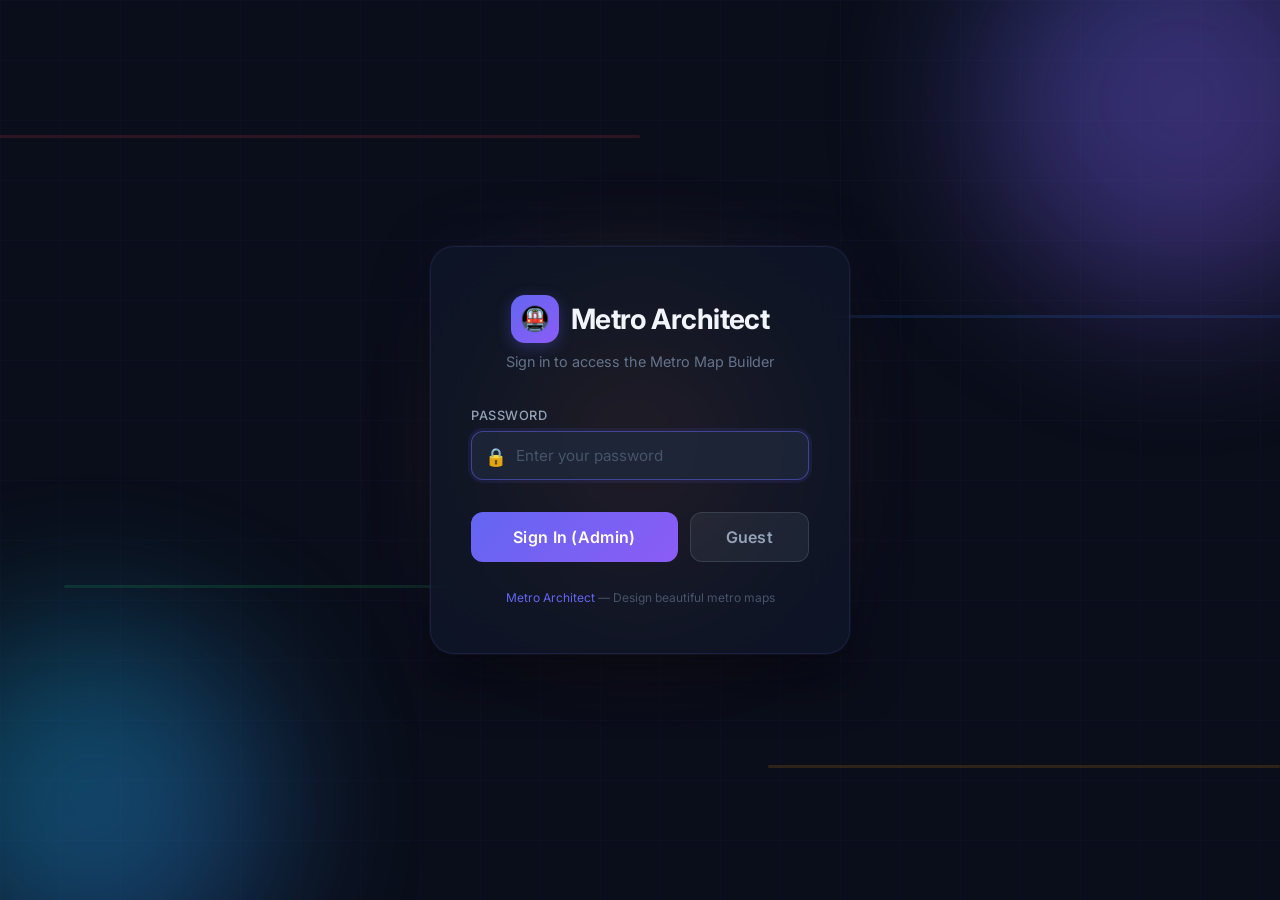
==== app.html @ a5886426 "Add login page & app shell; improve routing/UI" ====
<!DOCTYPE html>
<html lang="en">

<head>
    <meta charset="UTF-8">
    <meta name="viewport" content="width=device-width, initial-scale=1.0">
    <title>Metro Map Builder</title>
    <link rel="stylesheet" href="style.css">
</head>

<body>
    <script>
        // Auth guard: redirect to login if not authenticated
        if (sessionStorage.getItem('metro_auth') !== 'true') {
            window.location.replace('index.html');
        }
    </script>

    <div class="header">
        <div class="header-left">
            <h1>Metro Architect</h1>
            <p class="desc">Left Click to Draw | Middle/Right Click to Pan | Scroll to Zoom</p>
        </div>
        <div class="header-right">
            <div class="save-load-group">
                <button id="saveMapBtn" class="btn-save" title="Ctrl+S">💾 Save Map (Ctrl+S)</button>
                <button id="loadMapBtn" class="btn-load" title="Ctrl+O">📂 Load Map (Ctrl+O)</button>
                <input type="file" id="loadMapFile" accept=".json" style="display: none;">
            </div>
            <button id="clearBtn" class="btn-clear" title="Ctrl+E">🗑️ Clear Board (Ctrl+E)</button>
        </div>
    </div>

    <div class="app-container">
        <!-- Sidebar Toolbar -->
        <div class="toolbar">
            <div class="tool-section">
                <h3>Line Color</h3>
                <div class="color-palette" id="colorPalette"></div>
            </div>

            <div class="tool-section" style="margin-top: auto;">
                <h3>Track Style</h3>
                <div id="trackPalette"></div>
            </div>
        </div>

        <!-- Infinite Drawing Grid -->
        <div id="grid-viewport" class="grid-viewport">
            <div id="grid-canvas" class="grid-canvas">
                <svg id="connections-layer" overflow="visible"></svg>
                <div id="grid-cursor-highlight"></div>
                <img id="ref-image" style="display: none;">
            </div>
            <div id="grid-preview" class="grid-preview"></div>
        </div>

        <!-- Right Panel for Station List -->
        <div class="right-panel" id="rightPanel">
            <!-- Route Finder Section -->
            <div class="tool-section route-finder-section">
                <h3>🚇 Find Route</h3>
                <div class="route-form">
                    <div class="route-field">
                        <label for="routeFrom">From</label>
                        <div style="display:flex;gap:5px;width:100%;">
                            <select id="routeFrom" class="route-select" style="flex:1;">
                                <option value="">-- Select Station --</option>
                            </select>
                            <button id="pickFromBtn" class="btn-pick" title="Pick from map">📍</button>
                        </div>
                    </div>
                    <div class="route-swap-btn" id="routeSwapBtn" title="Swap stations">
                        <svg viewBox="0 0 24 24" fill="none" stroke="currentColor" stroke-width="2"
                            stroke-linecap="round" stroke-linejoin="round">
                            <path d="M7 16V4m0 0L3 8m4-4l4 4M17 8v12m0 0l4-4m-4 4l-4-4" />
                        </svg>
                    </div>
                    <div class="route-field">
                        <label for="routeTo">To</label>
                        <div style="display:flex;gap:5px;width:100%;">
                            <select id="routeTo" class="route-select" style="flex:1;">
                                <option value="">-- Select Station --</option>
                            </select>
                            <button id="pickToBtn" class="btn-pick" title="Pick from map">📍</button>
                        </div>
                    </div>
                    <div style="display: flex; gap: 8px; margin-top: 8px;">
                        <button id="findRouteBtn" class="btn-find-route" style="flex: 2;" title="Press Enter">Find Route (Enter)</button>
                        <button id="randomRouteBtn" class="btn-pick" style="flex: 1; height: auto;" title="Random route">🎲 Random</button>
                    </div>
                    <button id="clearRouteBtn" class="btn-clear-route" style="display:none;">Clear Route</button>
                </div>
                <div id="routeResult" class="route-result"></div>
            </div>

            <div class="tool-section admin-only">
                <h3>Track Stations</h3>
                <div id="trackList" style="color: #94a3b8; font-size: 0.9rem;">No tracks placed.</div>
            </div>

            <div class="tool-section admin-only">
                <h3>Reference Image</h3>
                <div class="ref-tools">
                    <input type="file" id="refUpload" accept="image/*" style="display: none;">
                    <button onclick="document.getElementById('refUpload').click()" class="btn-move-ref"
                        style="margin-bottom: 8px;">Upload Image</button>

                    <div class="ref-row">
                        <span>Opacity</span>
                        <input type="range" id="refOpacity" min="0" max="100" value="50">
                    </div>
                    <div class="ref-row">
                        <span>Scale</span>
                        <input type="range" id="refScale" min="1" max="1000" value="100">
                    </div>

                    <button id="toggleMoveRef" class="btn-move-ref">Move Reference</button>
                    <p style="font-size: 0.75rem; color: #64748b; margin-top: 5px;">* Hold Shift to Move Image while
                        drawing</p>
                </div>
            </div>


        </div>
    </div>

    <script>
        // Role-based UI control
        (function() {
            const role = sessionStorage.getItem('metro_role');
            if (role === 'guest') {
                document.body.classList.add('guest-mode');
                // Disable file actions
                const adminOnly = document.querySelectorAll('.header-right, .toolbar, .admin-only');
                adminOnly.forEach(el => {
                    el.style.opacity = '0.5';
                    el.style.pointerEvents = 'none';
                    el.style.filter = 'grayscale(100%)';
                });
                
                // Add a notice
                const header = document.querySelector('.header-left');
                const badge = document.createElement('span');
                badge.textContent = 'GUEST MODE';
                badge.style.cssText = 'background: #f59e0b; color: #000; font-size: 10px; padding: 2px 6px; border-radius: 4px; font-weight: bold; margin-left: 10px; vertical-align: middle;';
                header.querySelector('h1').appendChild(badge);
            }
        })();
    </script>

    <!-- Hidden SVG Definitions -->
    <svg width="0" height="0" style="position: absolute; overflow: hidden; display: none;">
        <defs>
            <g id="track-horiz">
                <path d="M 0 20 L 40 20" stroke="currentColor" stroke-width="18" stroke-linecap="square" fill="none" />
            </g>
            <g id="track-curve">
                <path d="M 20 0 A 20 20 0 0 0 40 20" stroke="currentColor" stroke-width="18" stroke-linecap="square"
                    fill="none" />
            </g>
            <g id="track-diag">
                <path d="M 0 0 L 13 0 L 0 13 Z M 40 40 L 27 40 L 40 27 Z" fill="currentColor" />
                <path d="M -5 -5 L 45 45" stroke="currentColor" stroke-width="18" stroke-linecap="butt" fill="none" />
            </g>
            <!-- New: Straight to Diagonal 45-degree Turns -->
            <g id="track-turn-dr">
                <path d="M 0 20 L 20 20 L 45 45" stroke="currentColor" stroke-width="18" stroke-linecap="butt"
                    stroke-linejoin="round" fill="none" />
                <path d="M 40 40 L 27 40 L 40 27 Z" fill="currentColor" />
            </g>
            <g id="track-turn-ur">
                <path d="M 0 20 L 20 20 L 45 -5" stroke="currentColor" stroke-width="18" stroke-linecap="butt"
                    stroke-linejoin="round" fill="none" />
                <path d="M 40 0 L 27 0 L 40 13 Z" fill="currentColor" />
            </g>
            <!-- Corner Filler -->
            <g id="corner-fill">
                <path d="M 0 0 L 13 0 L 0 13 Z" fill="currentColor" />
            </g>
            <!-- T-Junction (Opening to Bottom) -->
            <g id="track-t-bot">
                <path d="M 0 20 L 40 20 M 20 20 L 20 40" stroke="currentColor" stroke-width="18" stroke-linecap="square"
                    stroke-linejoin="round" fill="none" />
            </g>
            <!-- One-Way Arrow Overlay -->
            <g id="track-oneway-arrow">
                <path d="M 15 10 L 25 20 L 15 30" stroke="#f1f5f9" stroke-width="6" stroke-linecap="round"
                    stroke-linejoin="round" fill="none" />
            </g>
        </defs>
    </svg>

    <!-- Modular Scripts (in dependency order) -->
    <script src="js/constants.js"></script>
    <script src="js/state.js"></script>
    <script src="js/cells.js"></script>
    <script src="js/history.js"></script>
    <script src="js/viewport.js"></script>
    <script src="js/preview.js"></script>
    <script src="js/drawing.js"></script>
    <script src="js/connections.js"></script>
    <script src="js/tracktable.js"></script>
    <script src="js/routing.js"></script>
    <script src="js/fileio.js"></script>
    <script src="js/toolbar.js"></script>
    <script src="js/keyboard.js"></script>
    <script src="js/refimage.js"></script>
    <script src="js/main.js"></script>
</body>

</html>
---- style.css ----
@import url('https://fonts.googleapis.com/css2?family=Inter:wght@400;600;800&display=swap');

:root {
    /* Application Theming */
    --bg-gradient: linear-gradient(135deg, #0f172a 0%, #1e293b 100%);
    --grid-bg: #1e293b;
    --cell-bg: transparent;
    --cell-hover: rgba(255, 255, 255, 0.05);
}

body {
    font-family: 'Inter', -apple-system, BlinkMacSystemFont, sans-serif;
    background: var(--bg-gradient);
    color: #f8fafc;
    min-height: 100vh;
    display: flex;
    flex-direction: column;
    align-items: center;
    margin: 0;
    padding: 20px 20px 40px 20px;
    box-sizing: border-box;
    user-select: none;
    overflow: hidden; /* Prevent body scrolling so infinite canvas works perfectly */
}


.header {
    display: flex;
    justify-content: space-between;
    align-items: center;
    margin-bottom: 24px;
    flex-shrink: 0;
    width: 100%;
    max-width: 1800px;
}

.header-left {
    display: flex;
    flex-direction: column;
    align-items: flex-start;
}

.header-right {
    display: flex;
    gap: 16px;
    align-items: center;
}

h1 {
    font-size: 2.5rem;
    font-weight: 800;
    margin: 0;
    background: linear-gradient(to right, #38bdf8, #818cf8);
    -webkit-background-clip: text;
    background-clip: text;
    -webkit-text-fill-color: transparent;
    color: transparent;
    text-shadow: 0 4px 20px rgba(56, 189, 248, 0.2);
}

p.desc {
    color: #94a3b8;
    margin-top: 8px;
    font-size: 1.1rem;
}

.app-container {
    display: flex;
    flex-direction: row;
    gap: 30px;
    align-items: stretch;
    flex-wrap: nowrap;
    justify-content: center;
    max-width: 1800px;
    width: 100%;
    height: calc(100vh - 120px);
}

/* Right Panel styles */
.right-panel {
    background-color: var(--grid-bg);
    padding: 24px;
    border-radius: 12px;
    border: 2px solid #334155;
    min-width: 250px;
    max-width: 320px;
    display: flex;
    flex-direction: column;
    gap: 24px;
    box-shadow: 0 25px 50px -12px rgba(0, 0, 0, 0.6);
    overflow-y: auto;
    height: 100%;
    box-sizing: border-box;
}

.right-panel::-webkit-scrollbar {
    width: 6px;
}

.right-panel::-webkit-scrollbar-thumb {
    background: #475569;
    border-radius: 3px;
}

.track-list-item {
    margin-bottom: 16px;
}

.track-list-title {
    font-size: 1.1rem;
    font-weight: 600;
    margin-bottom: 8px;
    display: flex;
    align-items: center;
    gap: 8px;
}

.track-list-color {
    width: 12px;
    height: 12px;
    border-radius: 50%;
    display: inline-block;
}

.station-item {
    font-size: 0.95rem;
    color: #cbd5e1;
    padding: 4px 0 4px 16px;
    border-left: 2px solid #475569;
    margin-left: 5px;
    position: relative;
}

.station-item::before {
    content: '';
    position: absolute;
    left: -6px;
    top: 10px;
    width: 10px;
    height: 10px;
    border-radius: 50%;
    background: #cbd5e1;
    border: 2px solid var(--grid-bg);
}

.station-label {
    position: absolute;
    bottom: -24px;
    left: 50%;
    transform: translateX(-50%);
    white-space: nowrap;
    color: #fff;
    font-size: 14px;
    font-weight: 600;
    text-shadow: 0 1px 3px #000, 0 0 5px #000;
    pointer-events: none;
    z-index: 10;
}

/* Toolbar styles */
.toolbar {
    background-color: var(--grid-bg);
    padding: 24px;
    border-radius: 12px;
    border: 2px solid #334155;
    min-width: 250px;
    max-width: 320px;
    display: flex;
    flex-direction: column;
    gap: 24px;
    box-shadow: 0 25px 50px -12px rgba(0, 0, 0, 0.6);
    overflow-y: auto;
    /* scrollable sidebar if track types expand */
    height: 100%;
    box-sizing: border-box;
}

.toolbar::-webkit-scrollbar {
    width: 6px;
}

.toolbar::-webkit-scrollbar-thumb {
    background: #475569;
    border-radius: 3px;
}

.tool-section h3 {
    margin: 0 0 16px 0;
    font-size: 1.1rem;
    color: #94a3b8;
    text-transform: uppercase;
    letter-spacing: 0.05em;
}

/* Color Palette */
.color-palette {
    display: grid;
    grid-template-columns: repeat(4, 1fr);
    gap: 12px;
}

.color-btn {
    width: 100%;
    aspect-ratio: 1;
    border-radius: 50%;
    border: 2px solid transparent;
    cursor: pointer;
    transition: transform 0.2s, box-shadow 0.2s;
}

.color-btn:hover {
    transform: scale(1.1);
}

.color-btn.active {
    border-color: #fff;
    transform: scale(1.15);
}

/* Track Groups */
.track-group {
    margin-bottom: 20px;
}

.track-group:last-child {
    margin-bottom: 0;
}

.track-group h4 {
    margin: 0 0 10px 0;
    font-size: 0.85rem;
    color: #64748b;
    text-transform: uppercase;
    letter-spacing: 0.05em;
}

.track-grid {
    display: grid;
    grid-template-columns: repeat(4, 1fr);
    gap: 8px;
}

.tools-grid {
    grid-template-columns: repeat(2, 1fr);
}

.track-btn {
    width: 100%;
    aspect-ratio: 1;
    background: #111827;
    border: 2px solid #334155;
    border-radius: 8px;
    cursor: pointer;
    display: flex;
    justify-content: center;
    align-items: center;
    transition: all 0.2s;
    color: #cbd5e1;
}

.tools-grid .track-btn {
    aspect-ratio: auto;
    height: 44px;
    flex-direction: row;
    gap: 8px;
    font-weight: 600;
    font-size: 0.8rem;
    padding: 0 6px;
}

.tools-grid .track-btn svg {
    width: 18px;
    height: 18px;
    flex-shrink: 0;
}

.track-btn svg {
    width: 80%;
    height: 80%;
    pointer-events: none;
    flex-shrink: 0;
}

.track-btn:hover {
    background: #1f2937;
    border-color: #475569;
}

.track-btn.active {
    border-color: #38bdf8;
    background: #1e3a5f;
    box-shadow: 0 0 15px rgba(56, 189, 248, 0.2);
    color: #38bdf8;
}

.btn-clear {
    background: linear-gradient(135deg, #ef4444, #dc2626);
    color: white;
    font-family: inherit;
    font-weight: 600;
    padding: 10px 20px;
    border-radius: 8px;
    border: 2px solid rgba(255, 255, 255, 0.1);
    font-size: 1rem;
    cursor: pointer;
    box-shadow: 0 4px 15px rgba(239, 68, 68, 0.2);
    transition: all 0.25s cubic-bezier(0.4, 0, 0.2, 1);
    white-space: nowrap;
}

.btn-clear:hover {
    transform: translateY(-2px);
    box-shadow: 0 8px 25px rgba(239, 68, 68, 0.4);
    background: linear-gradient(135deg, #f87171, #ef4444);
}

.btn-clear:active {
    transform: translateY(1px);
}

.save-load-group {
    display: flex;
    gap: 12px;
}

.btn-save,
.btn-load {
    padding: 10px 16px;
    border-radius: 8px;
    border: 2px solid #334155;
    background: #111827;
    color: #e2e8f0;
    font-family: inherit;
    font-weight: 600;
    font-size: 0.9rem;
    cursor: pointer;
    transition: all 0.2s;
    white-space: nowrap;
}

.btn-save:hover {
    border-color: #22c55e;
    background: rgba(34, 197, 94, 0.1);
    color: #22c55e;
}

.btn-load:hover {
    border-color: #38bdf8;
    background: rgba(56, 189, 248, 0.1);
    color: #38bdf8;
}

/* Infinite Grid Viewport */
.grid-viewport {
    flex-grow: 1;
    height: 100%;
    background-color: var(--grid-bg);
    background-image:
        linear-gradient(to right, #334155 2px, transparent 2px),
        linear-gradient(to bottom, #334155 2px, transparent 2px);
    overflow: hidden;
    position: relative;
    border: 2px solid #334155;
    border-radius: 12px;
    box-shadow: 0 25px 50px -12px rgba(0, 0, 0, 0.6),
        0 0 0 1px rgba(255, 255, 255, 0.05);
    cursor: crosshair;
}

.grid-viewport.panning {
    cursor: grabbing !important;
}

.grid-canvas {
    position: absolute;
    top: 0;
    left: 0;
    transform-origin: 0 0;
}

/* Preview Layer */
#grid-preview {
    position: absolute;
    top: 0;
    left: 0;
    transform-origin: 0 0;
    pointer-events: none;
    opacity: 0.6;
}

.cell {
    position: absolute;
    display: flex;
    justify-content: center;
    align-items: center;
    overflow: visible;
}

@keyframes placeTrack {
    0% {
        transform: scale(0.6);
        opacity: 0;
    }

    50% {
        transform: scale(1.1);
    }

    100% {
        transform: scale(1);
        opacity: 1;
    }
}

.track-svg {
    width: 100%;
    height: 100%;
    display: block;
    pointer-events: none;
    overflow: visible;
    animation: placeTrack 0.15s cubic-bezier(0.175, 0.885, 0.32, 1.275) forwards;
}

/* Mobile responsiveness */
@media (max-width: 900px) {
    .app-container {
        flex-direction: column-reverse;
        height: auto;
        overflow-y: auto;
    }

    body {
        overflow: auto;
    }

    .grid-viewport {
        height: 60vh;
        min-height: 400px;
        width: 100%;
    }

    .toolbar,
    .right-panel {
        width: 100%;
        max-width: 100%;
        height: auto;
    }
}

/* Ref Image Styles */
#ref-image {
    position: absolute;
    top: 0;
    left: 0;
    pointer-events: none;
    z-index: -1;
    /* opacity and transform handled by JS */
}

/* Cursor Highlight */
#grid-cursor-highlight {
    position: absolute;
    width: 40px;
    height: 40px;
    background: rgba(56, 189, 248, 0.2);
    border: 2px solid #38bdf8;
    border-radius: 4px;
    pointer-events: none;
    z-index: 100;
    box-shadow: 0 0 15px rgba(56, 189, 248, 0.5);
    display: none;
}

.grid-viewport:hover #grid-cursor-highlight {
    display: block;
}

.ref-tools {
    display: flex;
    flex-direction: column;
    gap: 12px;
    background: #1e3a5f40;
    padding: 12px;
    border-radius: 8px;
    border: 1px solid #334155;
}

.ref-row {
    display: flex;
    align-items: center;
    justify-content: space-between;
    gap: 10px;
    font-size: 0.9rem;
    color: #cbd5e1;
}

.ref-row input[type="range"] {
    flex-grow: 1;
}

.btn-move-ref {
    width: 100%;
    padding: 8px;
    border-radius: 4px;
    border: 1px solid #334155;
    background: #111827;
    color: #fff;
    cursor: pointer;
    font-size: 0.85rem;
    font-weight: 600;
}

.btn-move-ref.active {
    background: #38bdf8;
    color: #0f172a;
    border-color: #38bdf8;
}

#connections-layer {
    position: absolute;
    top: -10000px;
    left: -10000px;
    width: 20000px;
    height: 20000px;
    overflow: visible;
    pointer-events: none;
    z-index: 5;
}

/* ========== Route Finder ========== */
.route-finder-section {
    border-top: 1px solid #334155;
    padding-top: 20px;
}

.route-finder-section h3 {
    background: linear-gradient(to right, #38bdf8, #818cf8);
    -webkit-background-clip: text;
    background-clip: text;
    -webkit-text-fill-color: transparent;
    font-size: 1.15rem !important;
}

.route-form {
    display: flex;
    flex-direction: column;
    gap: 10px;
}

.route-field {
    display: flex;
    flex-direction: column;
    gap: 4px;
}

.route-field label {
    font-size: 0.8rem;
    color: #64748b;
    text-transform: uppercase;
    letter-spacing: 0.05em;
    font-weight: 600;
}

.route-select {
    width: 100%;
    padding: 10px 12px;
    border-radius: 8px;
    border: 2px solid #334155;
    background: #111827;
    color: #f1f5f9;
    font-family: inherit;
    font-size: 0.9rem;
    outline: none;
    cursor: pointer;
    transition: border-color 0.2s, box-shadow 0.2s;
    appearance: none;
    -webkit-appearance: none;
    background-image: url("data:image/svg+xml,%3Csvg width='12' height='8' viewBox='0 0 12 8' fill='none' xmlns='http://www.w3.org/2000/svg'%3E%3Cpath d='M1 1.5L6 6.5L11 1.5' stroke='%2394a3b8' stroke-width='2' stroke-linecap='round' stroke-linejoin='round'/%3E%3C/svg%3E");
    background-repeat: no-repeat;
    background-position: right 12px center;
    padding-right: 32px;
}

.route-select:focus {
    border-color: #38bdf8;
    box-shadow: 0 0 0 3px rgba(56, 189, 248, 0.15);
}

.route-select option {
    background: #1e293b;
    color: #f1f5f9;
}

.route-swap-btn {
    display: flex;
    align-items: center;
    justify-content: center;
    width: 36px;
    height: 36px;
    border-radius: 50%;
    background: #1e3a5f;
    border: 2px solid #334155;
    color: #38bdf8;
    cursor: pointer;
    margin: 0 auto;
    transition: all 0.2s;
}

.route-swap-btn:hover {
    background: #38bdf8;
    color: #0f172a;
    transform: rotate(180deg);
}

.route-swap-btn svg {
    width: 18px;
    height: 18px;
}

.btn-find-route {
    width: 100%;
    padding: 12px;
    border-radius: 8px;
    border: none;
    background: linear-gradient(135deg, #38bdf8, #818cf8);
    color: #0f172a;
    font-family: inherit;
    font-weight: 700;
    font-size: 1rem;
    cursor: pointer;
    transition: all 0.25s;
    box-shadow: 0 4px 15px rgba(56, 189, 248, 0.3);
    letter-spacing: 0.02em;
}

.btn-find-route:hover {
    transform: translateY(-2px);
    box-shadow: 0 8px 25px rgba(56, 189, 248, 0.5);
}

.btn-find-route:active {
    transform: translateY(1px);
}

.btn-find-route:disabled {
    opacity: 0.5;
    cursor: not-allowed;
    transform: none;
    box-shadow: none;
}

.btn-clear-route {
    width: 100%;
    padding: 10px;
    border-radius: 8px;
    border: 2px solid #475569;
    background: transparent;
    color: #94a3b8;
    font-family: inherit;
    font-weight: 600;
    font-size: 0.9rem;
    cursor: pointer;
    transition: all 0.2s;
}

.btn-clear-route:hover {
    border-color: #ef4444;
    color: #ef4444;
    background: rgba(239, 68, 68, 0.1);
}

/* Route result display */
.route-result {
    margin-top: 12px;
}

.route-error {
    color: #f87171;
    font-size: 0.9rem;
    padding: 12px;
    background: rgba(239, 68, 68, 0.1);
    border: 1px solid rgba(239, 68, 68, 0.3);
    border-radius: 8px;
    text-align: center;
}

.route-success {
    animation: fadeInRoute 0.3s ease;
}

@keyframes fadeInRoute {
    from {
        opacity: 0;
        transform: translateY(8px);
    }

    to {
        opacity: 1;
        transform: translateY(0);
    }
}

.route-summary {
    display: flex;
    align-items: center;
    justify-content: space-between;
    padding: 10px 14px;
    border-radius: 8px;
    background: linear-gradient(135deg, rgba(56, 189, 248, 0.1), rgba(129, 140, 248, 0.1));
    border: 1px solid rgba(56, 189, 248, 0.3);
    margin-bottom: 12px;
    font-size: 0.85rem;
    color: #e2e8f0;
}

.route-summary .route-stations-count {
    font-weight: 700;
    color: #38bdf8;
    font-size: 1rem;
}

.route-summary .route-transfers-count {
    font-weight: 600;
    color: #facc15;
    font-size: 0.85rem;
}

.route-leg {
    margin-bottom: 8px;
    border-radius: 8px;
    overflow: hidden;
    border: 1px solid #334155;
    background: #111827;
}

.route-leg-header {
    display: flex;
    align-items: center;
    gap: 10px;
    padding: 10px 14px;
    font-weight: 600;
    font-size: 0.9rem;
    color: #e2e8f0;
}

.route-leg-color {
    width: 10px;
    height: 10px;
    border-radius: 50%;
    flex-shrink: 0;
}

.route-leg-stations {
    padding: 0 14px 10px 14px;
}

.route-stop {
    font-size: 0.85rem;
    color: #94a3b8;
    padding: 4px 0 4px 20px;
    position: relative;
    border-left: 2px solid #334155;
    margin-left: 4px;
}

.route-stop::before {
    content: '';
    position: absolute;
    left: -5px;
    top: 10px;
    width: 8px;
    height: 8px;
    border-radius: 50%;
    background: #475569;
    border: 2px solid #111827;
}

.route-stop.route-stop-first::before,
.route-stop.route-stop-last::before {
    background: #38bdf8;
    width: 10px;
    height: 10px;
    left: -6px;
    top: 8px;
}

.route-stop.route-stop-first,
.route-stop.route-stop-last {
    color: #f1f5f9;
    font-weight: 600;
}

.route-transfer-badge {
    display: inline-flex;
    align-items: center;
    gap: 6px;
    margin: 6px 0 6px 14px;
    padding: 6px 12px;
    border-radius: 20px;
    background: rgba(250, 204, 21, 0.12);
    border: 1px solid rgba(250, 204, 21, 0.3);
    color: #facc15;
    font-size: 0.8rem;
    font-weight: 600;
}

.route-transfer-badge svg {
    width: 14px;
    height: 14px;
}

/* Route highlight on the map - now more specific to avoid confusion at intersections */
.cell.route-highlight {
    z-index: 50;
}

/* Dimming other cells when a route is active */
.grid-canvas.has-route-active .cell .track-layer,
.grid-canvas.has-route-active .cell circle,
.grid-canvas.has-route-active .cell .station-label,
.grid-canvas.has-route-active #connections-layer .connection-line {
    opacity: 0.15;
    transition: opacity 0.3s ease;
}

/* Specific highlighted layer inside a cell */
.grid-canvas.has-route-active .cell .track-layer.layer-highlight {
    opacity: 1;
    /* Retain original color, but keep the glow */
    filter: drop-shadow(0 0 6px rgba(255,255,255,0.8)) drop-shadow(0 0 12px rgba(255,255,255,0.5));
}

.grid-canvas.has-route-active .cell.route-highlight circle,
.grid-canvas.has-route-active #connections-layer .connection-line.route-highlight-line {
    opacity: 1;
}

.grid-canvas.has-route-active .cell.route-highlight circle {
    /* Use white fill but keep the station circle stroke as original or visible */
    stroke-width: 6 !important;
    fill: #ffffff !important;
}

.grid-canvas.has-route-active .cell.route-highlight .station-label {
    opacity: 1;
    color: #ffffff;
    font-weight: bold;
}

.station-selected circle {
    stroke: #facc15 !important;
    stroke-width: 8 !important;
    fill: rgba(250, 204, 21, 0.4) !important;
    filter: drop-shadow(0 0 10px #facc15);
}

.btn-pick {
    background: #1e293b;
    border: 1px solid #334155;
    color: #94a3b8;
    padding: 8px 12px;
    border-radius: 8px;
    cursor: pointer;
    font-size: 0.9rem;
    transition: all 0.2s;
    display: flex;
    align-items: center;
    justify-content: center;
}

.btn-pick:hover {
    background: #334155;
    color: #f1f5f9;
}

.btn-pick.active {
    background: #6366f1;
    color: white;
    border-color: #818cf8;
}

/* Guest Mode styles */
body.guest-mode .grid-viewport {
    cursor: default !important;
}

body.guest-mode .grid-canvas {
    pointer-events: none; /* Block drawing */
}

body.guest-mode .grid-viewport.picking-route .grid-canvas {
    pointer-events: auto; /* Allow clicking stations for route picking only */
}

.admin-only {
    position: relative;
}

body.guest-mode .admin-only::after {
    content: '🔒 Locked';
    position: absolute;
    top: 50%;
    left: 50%;
    transform: translate(-50%, -50%);
    background: rgba(15, 23, 42, 0.9);
    padding: 4px 12px;
    border-radius: 20px;
    font-size: 11px;
    color: #f59e0b;
    border: 1px solid rgba(245, 158, 11, 0.3);
    pointer-events: none;
    z-index: 10;
}

.grid-viewport.picking-route {
    cursor: crosshair !important;
}
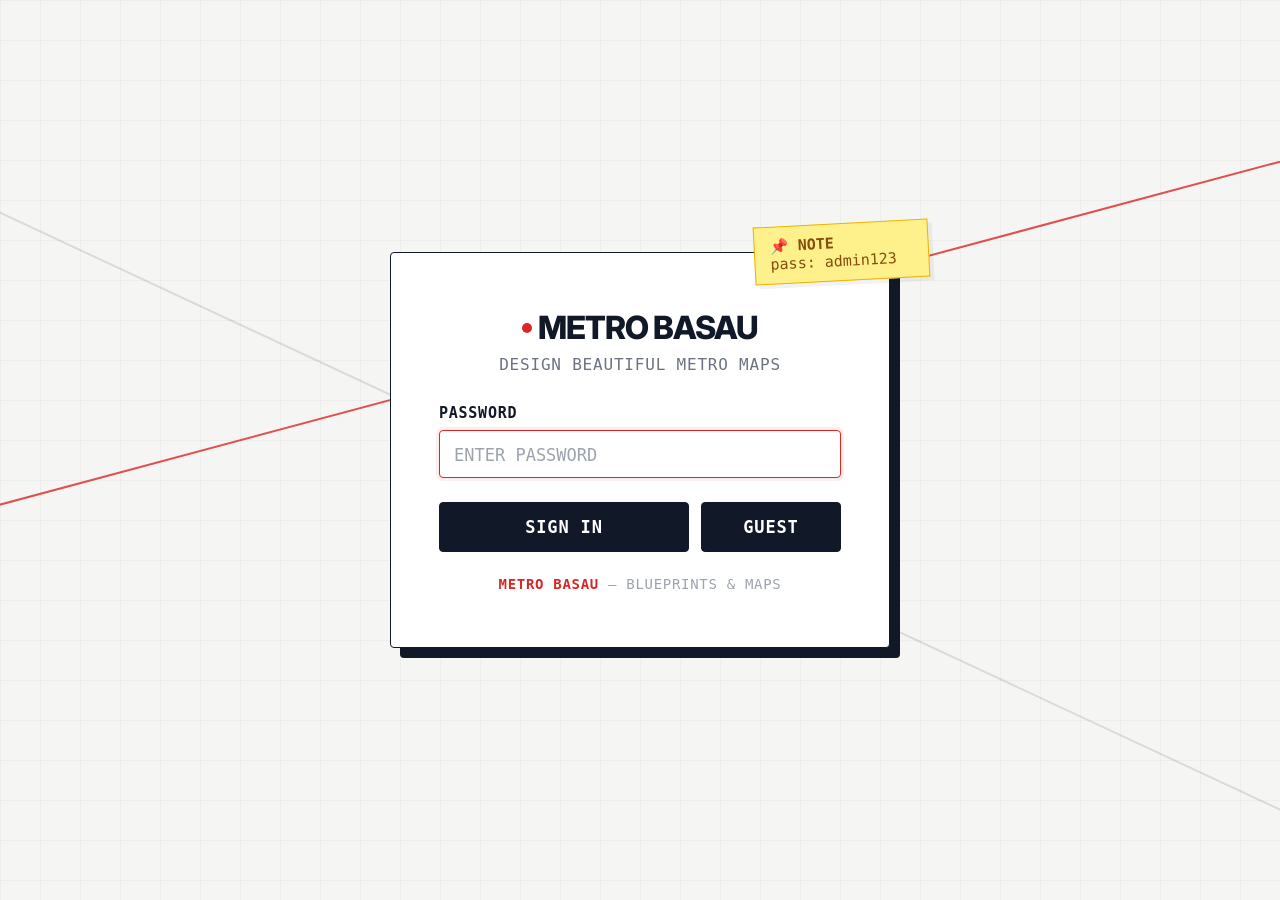
==== commit a3981019: "BIG UI UPDATE" ====
--- a/app.html
+++ b/app.html
@@ -4,7 +4,7 @@
 <head>
     <meta charset="UTF-8">
     <meta name="viewport" content="width=device-width, initial-scale=1.0">
-    <title>Metro Map Builder</title>
+    <title>Metro BaSau Map Builder</title>
     <link rel="stylesheet" href="style.css">
 </head>
 
@@ -18,22 +18,23 @@
 
     <div class="header">
         <div class="header-left">
-            <h1>Metro Architect</h1>
-            <p class="desc">Left Click to Draw | Middle/Right Click to Pan | Scroll to Zoom</p>
+            <h1>Metro BaSau <span class="logo-dot"></span></h1>
         </div>
         <div class="header-right">
             <div class="save-load-group">
-                <button id="saveMapBtn" class="btn-save" title="Ctrl+S">💾 Save Map (Ctrl+S)</button>
-                <button id="loadMapBtn" class="btn-load" title="Ctrl+O">📂 Load Map (Ctrl+O)</button>
+                <button id="saveMapBtn" class="btn-save" title="Ctrl+S">SAVE (Ctrl+S)</button>
+                <button id="loadMapBtn" class="btn-load" title="Ctrl+O">LOAD (Ctrl+O)</button>
                 <input type="file" id="loadMapFile" accept=".json" style="display: none;">
             </div>
-            <button id="clearBtn" class="btn-clear" title="Ctrl+E">🗑️ Clear Board (Ctrl+E)</button>
+            <button id="clearBtn" class="btn-clear" title="Ctrl+E">CLEAR</button>
+            <button id="themeToggle" class="theme-toggle" title="Toggle Theme">🌓</button>
+            <button id="logoutBtn" class="btn-logout" title="Back to Login">LOGOUT</button>
         </div>
     </div>
 
     <div class="app-container">
         <!-- Sidebar Toolbar -->
-        <div class="toolbar">
+        <div class="toolbar collapsed">
             <div class="tool-section">
                 <h3>Line Color</h3>
                 <div class="color-palette" id="colorPalette"></div>
@@ -47,6 +48,9 @@
 
         <!-- Infinite Drawing Grid -->
         <div id="grid-viewport" class="grid-viewport">
+            <button id="toggleLeftBtn" class="sidebar-toggle-btn left" title="Expand Left Sidebar">▶</button>
+            <button id="toggleRightBtn" class="sidebar-toggle-btn right" title="Collapse Right Sidebar">▶</button>
+            
             <div id="grid-canvas" class="grid-canvas">
                 <svg id="connections-layer" overflow="visible"></svg>
                 <div id="grid-cursor-highlight"></div>
@@ -59,8 +63,12 @@
         <div class="right-panel" id="rightPanel">
             <!-- Route Finder Section -->
             <div class="tool-section route-finder-section">
-                <h3>🚇 Find Route</h3>
+                <h3>Find Route</h3>
                 <div class="route-form">
+                    <div class="route-field admin-only">
+                        <label>Exclude Lines</label>
+                        <div class="color-exclude-palette" id="routeExcludePalette"></div>
+                    </div>
                     <div class="route-field">
                         <label for="routeFrom">From</label>
                         <div style="display:flex;gap:5px;width:100%;">
@@ -131,8 +139,8 @@
             const role = sessionStorage.getItem('metro_role');
             if (role === 'guest') {
                 document.body.classList.add('guest-mode');
-                // Disable file actions
-                const adminOnly = document.querySelectorAll('.header-right, .toolbar, .admin-only');
+                // Disable file actions and editing tools (but NOT theme toggle)
+                const adminOnly = document.querySelectorAll('.save-load-group, .btn-clear, .toolbar, .admin-only');
                 adminOnly.forEach(el => {
                     el.style.opacity = '0.5';
                     el.style.pointerEvents = 'none';
@@ -192,21 +200,64 @@
     </svg>
 
     <!-- Modular Scripts (in dependency order) -->
-    <script src="js/constants.js"></script>
-    <script src="js/state.js"></script>
-    <script src="js/cells.js"></script>
-    <script src="js/history.js"></script>
-    <script src="js/viewport.js"></script>
-    <script src="js/preview.js"></script>
-    <script src="js/drawing.js"></script>
-    <script src="js/connections.js"></script>
-    <script src="js/tracktable.js"></script>
-    <script src="js/routing.js"></script>
-    <script src="js/fileio.js"></script>
-    <script src="js/toolbar.js"></script>
-    <script src="js/keyboard.js"></script>
-    <script src="js/refimage.js"></script>
+    <!-- Core Dependencies -->
+    <script src="js/core/constants.js"></script>
+    <script src="js/core/state.js"></script>
+    
+    <!-- UI Modules -->
+    <script src="js/ui/cells.js"></script>
+    <script src="js/ui/viewport.js"></script>
+    <script src="js/ui/toolbar.js"></script>
+    
+    <!-- Feature Modules -->
+    <script src="js/features/history.js"></script>
+    <script src="js/features/drawing.js"></script>
+    <script src="js/features/connections.js"></script>
+    <script src="js/features/tracktable.js"></script>
+    <script src="js/features/routing.js"></script>
+    
+    <!-- IO Modules -->
+    <script src="js/io/fileio.js"></script>
+    
+    <!-- Input Modules -->
+    <script src="js/input/keyboard.js"></script>
+    
+    <!-- App Entry Point -->
     <script src="js/main.js"></script>
+    
+    <!-- Logout & Sidebar Toggle Handlers -->
+    <script>
+        document.getElementById('logoutBtn').addEventListener('click', () => {
+            document.body.classList.add('page-exit');
+            setTimeout(() => {
+                // Clear session storage
+                sessionStorage.removeItem('metro_auth');
+                sessionStorage.removeItem('metro_role');
+                // Redirect to login page
+                window.location.replace('index.html');
+            }, 400);
+        });
+
+        // Sidebar Collapsing Logic
+        const toggleLeftBtn = document.getElementById('toggleLeftBtn');
+        const toggleRightBtn = document.getElementById('toggleRightBtn');
+        const toolbar = document.querySelector('.toolbar');
+        const rightPanel = document.querySelector('.right-panel');
+
+        toggleLeftBtn.addEventListener('click', () => {
+            toolbar.classList.toggle('collapsed');
+            const isCollapsed = toolbar.classList.contains('collapsed');
+            toggleLeftBtn.textContent = isCollapsed ? '▶' : '◀';
+            toggleLeftBtn.title = isCollapsed ? 'Expand Left Sidebar' : 'Collapse Left Sidebar';
+        });
+
+        toggleRightBtn.addEventListener('click', () => {
+            rightPanel.classList.toggle('collapsed');
+            const isCollapsed = rightPanel.classList.contains('collapsed');
+            toggleRightBtn.textContent = isCollapsed ? '◀' : '▶';
+            toggleRightBtn.title = isCollapsed ? 'Expand Right Sidebar' : 'Collapse Right Sidebar';
+        });
+    </script>
 </body>
 
 </html>
--- a/style.css
+++ b/style.css
@@ -1,917 +1,1317 @@
-@import url('https://fonts.googleapis.com/css2?family=Inter:wght@400;600;800&display=swap');
-
-:root {
-    /* Application Theming */
-    --bg-gradient: linear-gradient(135deg, #0f172a 0%, #1e293b 100%);
-    --grid-bg: #1e293b;
-    --cell-bg: transparent;
-    --cell-hover: rgba(255, 255, 255, 0.05);
-}
-
-body {
-    font-family: 'Inter', -apple-system, BlinkMacSystemFont, sans-serif;
-    background: var(--bg-gradient);
-    color: #f8fafc;
-    min-height: 100vh;
-    display: flex;
-    flex-direction: column;
-    align-items: center;
-    margin: 0;
-    padding: 20px 20px 40px 20px;
-    box-sizing: border-box;
-    user-select: none;
-    overflow: hidden; /* Prevent body scrolling so infinite canvas works perfectly */
-}
-
-
-.header {
-    display: flex;
-    justify-content: space-between;
-    align-items: center;
-    margin-bottom: 24px;
-    flex-shrink: 0;
-    width: 100%;
-    max-width: 1800px;
-}
-
-.header-left {
-    display: flex;
-    flex-direction: column;
-    align-items: flex-start;
-}
-
-.header-right {
-    display: flex;
-    gap: 16px;
-    align-items: center;
-}
-
-h1 {
-    font-size: 2.5rem;
-    font-weight: 800;
-    margin: 0;
-    background: linear-gradient(to right, #38bdf8, #818cf8);
-    -webkit-background-clip: text;
-    background-clip: text;
-    -webkit-text-fill-color: transparent;
-    color: transparent;
-    text-shadow: 0 4px 20px rgba(56, 189, 248, 0.2);
-}
-
-p.desc {
-    color: #94a3b8;
-    margin-top: 8px;
-    font-size: 1.1rem;
-}
-
-.app-container {
-    display: flex;
-    flex-direction: row;
-    gap: 30px;
-    align-items: stretch;
-    flex-wrap: nowrap;
-    justify-content: center;
-    max-width: 1800px;
-    width: 100%;
-    height: calc(100vh - 120px);
-}
-
-/* Right Panel styles */
-.right-panel {
-    background-color: var(--grid-bg);
-    padding: 24px;
-    border-radius: 12px;
-    border: 2px solid #334155;
-    min-width: 250px;
-    max-width: 320px;
-    display: flex;
-    flex-direction: column;
-    gap: 24px;
-    box-shadow: 0 25px 50px -12px rgba(0, 0, 0, 0.6);
-    overflow-y: auto;
-    height: 100%;
-    box-sizing: border-box;
-}
-
-.right-panel::-webkit-scrollbar {
-    width: 6px;
-}
-
-.right-panel::-webkit-scrollbar-thumb {
-    background: #475569;
-    border-radius: 3px;
-}
-
-.track-list-item {
-    margin-bottom: 16px;
-}
-
-.track-list-title {
-    font-size: 1.1rem;
-    font-weight: 600;
-    margin-bottom: 8px;
-    display: flex;
-    align-items: center;
-    gap: 8px;
-}
-
-.track-list-color {
-    width: 12px;
-    height: 12px;
-    border-radius: 50%;
-    display: inline-block;
-}
-
-.station-item {
-    font-size: 0.95rem;
-    color: #cbd5e1;
-    padding: 4px 0 4px 16px;
-    border-left: 2px solid #475569;
-    margin-left: 5px;
-    position: relative;
-}
-
-.station-item::before {
-    content: '';
-    position: absolute;
-    left: -6px;
-    top: 10px;
-    width: 10px;
-    height: 10px;
-    border-radius: 50%;
-    background: #cbd5e1;
-    border: 2px solid var(--grid-bg);
-}
-
-.station-label {
-    position: absolute;
-    bottom: -24px;
-    left: 50%;
-    transform: translateX(-50%);
-    white-space: nowrap;
-    color: #fff;
-    font-size: 14px;
-    font-weight: 600;
-    text-shadow: 0 1px 3px #000, 0 0 5px #000;
-    pointer-events: none;
-    z-index: 10;
-}
-
-/* Toolbar styles */
-.toolbar {
-    background-color: var(--grid-bg);
-    padding: 24px;
-    border-radius: 12px;
-    border: 2px solid #334155;
-    min-width: 250px;
-    max-width: 320px;
-    display: flex;
-    flex-direction: column;
-    gap: 24px;
-    box-shadow: 0 25px 50px -12px rgba(0, 0, 0, 0.6);
-    overflow-y: auto;
-    /* scrollable sidebar if track types expand */
-    height: 100%;
-    box-sizing: border-box;
-}
-
-.toolbar::-webkit-scrollbar {
-    width: 6px;
-}
-
-.toolbar::-webkit-scrollbar-thumb {
-    background: #475569;
-    border-radius: 3px;
-}
-
-.tool-section h3 {
-    margin: 0 0 16px 0;
-    font-size: 1.1rem;
-    color: #94a3b8;
-    text-transform: uppercase;
-    letter-spacing: 0.05em;
-}
-
-/* Color Palette */
-.color-palette {
-    display: grid;
-    grid-template-columns: repeat(4, 1fr);
-    gap: 12px;
-}
-
-.color-btn {
-    width: 100%;
-    aspect-ratio: 1;
-    border-radius: 50%;
-    border: 2px solid transparent;
-    cursor: pointer;
-    transition: transform 0.2s, box-shadow 0.2s;
-}
-
-.color-btn:hover {
-    transform: scale(1.1);
-}
-
-.color-btn.active {
-    border-color: #fff;
-    transform: scale(1.15);
-}
-
-/* Track Groups */
-.track-group {
-    margin-bottom: 20px;
-}
-
-.track-group:last-child {
-    margin-bottom: 0;
-}
-
-.track-group h4 {
-    margin: 0 0 10px 0;
-    font-size: 0.85rem;
-    color: #64748b;
-    text-transform: uppercase;
-    letter-spacing: 0.05em;
-}
-
-.track-grid {
-    display: grid;
-    grid-template-columns: repeat(4, 1fr);
-    gap: 8px;
-}
-
-.tools-grid {
-    grid-template-columns: repeat(2, 1fr);
-}
-
-.track-btn {
-    width: 100%;
-    aspect-ratio: 1;
-    background: #111827;
-    border: 2px solid #334155;
-    border-radius: 8px;
-    cursor: pointer;
-    display: flex;
-    justify-content: center;
-    align-items: center;
-    transition: all 0.2s;
-    color: #cbd5e1;
-}
-
-.tools-grid .track-btn {
-    aspect-ratio: auto;
-    height: 44px;
-    flex-direction: row;
-    gap: 8px;
-    font-weight: 600;
-    font-size: 0.8rem;
-    padding: 0 6px;
-}
-
-.tools-grid .track-btn svg {
-    width: 18px;
-    height: 18px;
-    flex-shrink: 0;
-}
-
-.track-btn svg {
-    width: 80%;
-    height: 80%;
-    pointer-events: none;
-    flex-shrink: 0;
-}
-
-.track-btn:hover {
-    background: #1f2937;
-    border-color: #475569;
-}
-
-.track-btn.active {
-    border-color: #38bdf8;
-    background: #1e3a5f;
-    box-shadow: 0 0 15px rgba(56, 189, 248, 0.2);
-    color: #38bdf8;
-}
-
-.btn-clear {
-    background: linear-gradient(135deg, #ef4444, #dc2626);
-    color: white;
-    font-family: inherit;
-    font-weight: 600;
-    padding: 10px 20px;
-    border-radius: 8px;
-    border: 2px solid rgba(255, 255, 255, 0.1);
-    font-size: 1rem;
-    cursor: pointer;
-    box-shadow: 0 4px 15px rgba(239, 68, 68, 0.2);
-    transition: all 0.25s cubic-bezier(0.4, 0, 0.2, 1);
-    white-space: nowrap;
-}
-
-.btn-clear:hover {
-    transform: translateY(-2px);
-    box-shadow: 0 8px 25px rgba(239, 68, 68, 0.4);
-    background: linear-gradient(135deg, #f87171, #ef4444);
-}
-
-.btn-clear:active {
-    transform: translateY(1px);
-}
-
-.save-load-group {
-    display: flex;
-    gap: 12px;
-}
-
-.btn-save,
-.btn-load {
-    padding: 10px 16px;
-    border-radius: 8px;
-    border: 2px solid #334155;
-    background: #111827;
-    color: #e2e8f0;
-    font-family: inherit;
-    font-weight: 600;
-    font-size: 0.9rem;
-    cursor: pointer;
-    transition: all 0.2s;
-    white-space: nowrap;
-}
-
-.btn-save:hover {
-    border-color: #22c55e;
-    background: rgba(34, 197, 94, 0.1);
-    color: #22c55e;
-}
-
-.btn-load:hover {
-    border-color: #38bdf8;
-    background: rgba(56, 189, 248, 0.1);
-    color: #38bdf8;
-}
-
-/* Infinite Grid Viewport */
-.grid-viewport {
-    flex-grow: 1;
-    height: 100%;
-    background-color: var(--grid-bg);
-    background-image:
-        linear-gradient(to right, #334155 2px, transparent 2px),
-        linear-gradient(to bottom, #334155 2px, transparent 2px);
-    overflow: hidden;
-    position: relative;
-    border: 2px solid #334155;
-    border-radius: 12px;
-    box-shadow: 0 25px 50px -12px rgba(0, 0, 0, 0.6),
-        0 0 0 1px rgba(255, 255, 255, 0.05);
-    cursor: crosshair;
-}
-
-.grid-viewport.panning {
-    cursor: grabbing !important;
-}
-
-.grid-canvas {
-    position: absolute;
-    top: 0;
-    left: 0;
-    transform-origin: 0 0;
-}
-
-/* Preview Layer */
-#grid-preview {
-    position: absolute;
-    top: 0;
-    left: 0;
-    transform-origin: 0 0;
-    pointer-events: none;
-    opacity: 0.6;
-}
-
-.cell {
-    position: absolute;
-    display: flex;
-    justify-content: center;
-    align-items: center;
-    overflow: visible;
-}
-
-@keyframes placeTrack {
-    0% {
-        transform: scale(0.6);
-        opacity: 0;
-    }
-
-    50% {
-        transform: scale(1.1);
-    }
-
-    100% {
-        transform: scale(1);
-        opacity: 1;
-    }
-}
-
-.track-svg {
-    width: 100%;
-    height: 100%;
-    display: block;
-    pointer-events: none;
-    overflow: visible;
-    animation: placeTrack 0.15s cubic-bezier(0.175, 0.885, 0.32, 1.275) forwards;
-}
-
-/* Mobile responsiveness */
-@media (max-width: 900px) {
-    .app-container {
-        flex-direction: column-reverse;
-        height: auto;
-        overflow-y: auto;
-    }
-
-    body {
-        overflow: auto;
-    }
-
-    .grid-viewport {
-        height: 60vh;
-        min-height: 400px;
-        width: 100%;
-    }
-
-    .toolbar,
-    .right-panel {
-        width: 100%;
-        max-width: 100%;
-        height: auto;
-    }
-}
-
-/* Ref Image Styles */
-#ref-image {
-    position: absolute;
-    top: 0;
-    left: 0;
-    pointer-events: none;
-    z-index: -1;
-    /* opacity and transform handled by JS */
-}
-
-/* Cursor Highlight */
-#grid-cursor-highlight {
-    position: absolute;
-    width: 40px;
-    height: 40px;
-    background: rgba(56, 189, 248, 0.2);
-    border: 2px solid #38bdf8;
-    border-radius: 4px;
-    pointer-events: none;
-    z-index: 100;
-    box-shadow: 0 0 15px rgba(56, 189, 248, 0.5);
-    display: none;
-}
-
-.grid-viewport:hover #grid-cursor-highlight {
-    display: block;
-}
-
-.ref-tools {
-    display: flex;
-    flex-direction: column;
-    gap: 12px;
-    background: #1e3a5f40;
-    padding: 12px;
-    border-radius: 8px;
-    border: 1px solid #334155;
-}
-
-.ref-row {
-    display: flex;
-    align-items: center;
-    justify-content: space-between;
-    gap: 10px;
-    font-size: 0.9rem;
-    color: #cbd5e1;
-}
-
-.ref-row input[type="range"] {
-    flex-grow: 1;
-}
-
-.btn-move-ref {
-    width: 100%;
-    padding: 8px;
-    border-radius: 4px;
-    border: 1px solid #334155;
-    background: #111827;
-    color: #fff;
-    cursor: pointer;
-    font-size: 0.85rem;
-    font-weight: 600;
-}
-
-.btn-move-ref.active {
-    background: #38bdf8;
-    color: #0f172a;
-    border-color: #38bdf8;
-}
-
-#connections-layer {
-    position: absolute;
-    top: -10000px;
-    left: -10000px;
-    width: 20000px;
-    height: 20000px;
-    overflow: visible;
-    pointer-events: none;
-    z-index: 5;
-}
-
-/* ========== Route Finder ========== */
-.route-finder-section {
-    border-top: 1px solid #334155;
-    padding-top: 20px;
-}
-
-.route-finder-section h3 {
-    background: linear-gradient(to right, #38bdf8, #818cf8);
-    -webkit-background-clip: text;
-    background-clip: text;
-    -webkit-text-fill-color: transparent;
-    font-size: 1.15rem !important;
-}
-
-.route-form {
-    display: flex;
-    flex-direction: column;
-    gap: 10px;
-}
-
-.route-field {
-    display: flex;
-    flex-direction: column;
-    gap: 4px;
-}
-
-.route-field label {
-    font-size: 0.8rem;
-    color: #64748b;
-    text-transform: uppercase;
-    letter-spacing: 0.05em;
-    font-weight: 600;
-}
-
-.route-select {
-    width: 100%;
-    padding: 10px 12px;
-    border-radius: 8px;
-    border: 2px solid #334155;
-    background: #111827;
-    color: #f1f5f9;
-    font-family: inherit;
-    font-size: 0.9rem;
-    outline: none;
-    cursor: pointer;
-    transition: border-color 0.2s, box-shadow 0.2s;
-    appearance: none;
-    -webkit-appearance: none;
-    background-image: url("data:image/svg+xml,%3Csvg width='12' height='8' viewBox='0 0 12 8' fill='none' xmlns='http://www.w3.org/2000/svg'%3E%3Cpath d='M1 1.5L6 6.5L11 1.5' stroke='%2394a3b8' stroke-width='2' stroke-linecap='round' stroke-linejoin='round'/%3E%3C/svg%3E");
-    background-repeat: no-repeat;
-    background-position: right 12px center;
-    padding-right: 32px;
-}
-
-.route-select:focus {
-    border-color: #38bdf8;
-    box-shadow: 0 0 0 3px rgba(56, 189, 248, 0.15);
-}
-
-.route-select option {
-    background: #1e293b;
-    color: #f1f5f9;
-}
-
-.route-swap-btn {
-    display: flex;
-    align-items: center;
-    justify-content: center;
-    width: 36px;
-    height: 36px;
-    border-radius: 50%;
-    background: #1e3a5f;
-    border: 2px solid #334155;
-    color: #38bdf8;
-    cursor: pointer;
-    margin: 0 auto;
-    transition: all 0.2s;
-}
-
-.route-swap-btn:hover {
-    background: #38bdf8;
-    color: #0f172a;
-    transform: rotate(180deg);
-}
-
-.route-swap-btn svg {
-    width: 18px;
-    height: 18px;
-}
-
-.btn-find-route {
-    width: 100%;
-    padding: 12px;
-    border-radius: 8px;
-    border: none;
-    background: linear-gradient(135deg, #38bdf8, #818cf8);
-    color: #0f172a;
-    font-family: inherit;
-    font-weight: 700;
-    font-size: 1rem;
-    cursor: pointer;
-    transition: all 0.25s;
-    box-shadow: 0 4px 15px rgba(56, 189, 248, 0.3);
-    letter-spacing: 0.02em;
-}
-
-.btn-find-route:hover {
-    transform: translateY(-2px);
-    box-shadow: 0 8px 25px rgba(56, 189, 248, 0.5);
-}
-
-.btn-find-route:active {
-    transform: translateY(1px);
-}
-
-.btn-find-route:disabled {
-    opacity: 0.5;
-    cursor: not-allowed;
-    transform: none;
-    box-shadow: none;
-}
-
-.btn-clear-route {
-    width: 100%;
-    padding: 10px;
-    border-radius: 8px;
-    border: 2px solid #475569;
-    background: transparent;
-    color: #94a3b8;
-    font-family: inherit;
-    font-weight: 600;
-    font-size: 0.9rem;
-    cursor: pointer;
-    transition: all 0.2s;
-}
-
-.btn-clear-route:hover {
-    border-color: #ef4444;
-    color: #ef4444;
-    background: rgba(239, 68, 68, 0.1);
-}
-
-/* Route result display */
-.route-result {
-    margin-top: 12px;
-}
-
-.route-error {
-    color: #f87171;
-    font-size: 0.9rem;
-    padding: 12px;
-    background: rgba(239, 68, 68, 0.1);
-    border: 1px solid rgba(239, 68, 68, 0.3);
-    border-radius: 8px;
-    text-align: center;
-}
-
-.route-success {
-    animation: fadeInRoute 0.3s ease;
-}
-
-@keyframes fadeInRoute {
-    from {
-        opacity: 0;
-        transform: translateY(8px);
-    }
-
-    to {
-        opacity: 1;
-        transform: translateY(0);
-    }
-}
-
-.route-summary {
-    display: flex;
-    align-items: center;
-    justify-content: space-between;
-    padding: 10px 14px;
-    border-radius: 8px;
-    background: linear-gradient(135deg, rgba(56, 189, 248, 0.1), rgba(129, 140, 248, 0.1));
-    border: 1px solid rgba(56, 189, 248, 0.3);
-    margin-bottom: 12px;
-    font-size: 0.85rem;
-    color: #e2e8f0;
-}
-
-.route-summary .route-stations-count {
-    font-weight: 700;
-    color: #38bdf8;
-    font-size: 1rem;
-}
-
-.route-summary .route-transfers-count {
-    font-weight: 600;
-    color: #facc15;
-    font-size: 0.85rem;
-}
-
-.route-leg {
-    margin-bottom: 8px;
-    border-radius: 8px;
-    overflow: hidden;
-    border: 1px solid #334155;
-    background: #111827;
-}
-
-.route-leg-header {
-    display: flex;
-    align-items: center;
-    gap: 10px;
-    padding: 10px 14px;
-    font-weight: 600;
-    font-size: 0.9rem;
-    color: #e2e8f0;
-}
-
-.route-leg-color {
-    width: 10px;
-    height: 10px;
-    border-radius: 50%;
-    flex-shrink: 0;
-}
-
-.route-leg-stations {
-    padding: 0 14px 10px 14px;
-}
-
-.route-stop {
-    font-size: 0.85rem;
-    color: #94a3b8;
-    padding: 4px 0 4px 20px;
-    position: relative;
-    border-left: 2px solid #334155;
-    margin-left: 4px;
-}
-
-.route-stop::before {
-    content: '';
-    position: absolute;
-    left: -5px;
-    top: 10px;
-    width: 8px;
-    height: 8px;
-    border-radius: 50%;
-    background: #475569;
-    border: 2px solid #111827;
-}
-
-.route-stop.route-stop-first::before,
-.route-stop.route-stop-last::before {
-    background: #38bdf8;
-    width: 10px;
-    height: 10px;
-    left: -6px;
-    top: 8px;
-}
-
-.route-stop.route-stop-first,
-.route-stop.route-stop-last {
-    color: #f1f5f9;
-    font-weight: 600;
-}
-
-.route-transfer-badge {
-    display: inline-flex;
-    align-items: center;
-    gap: 6px;
-    margin: 6px 0 6px 14px;
-    padding: 6px 12px;
-    border-radius: 20px;
-    background: rgba(250, 204, 21, 0.12);
-    border: 1px solid rgba(250, 204, 21, 0.3);
-    color: #facc15;
-    font-size: 0.8rem;
-    font-weight: 600;
-}
-
-.route-transfer-badge svg {
-    width: 14px;
-    height: 14px;
-}
-
-/* Route highlight on the map - now more specific to avoid confusion at intersections */
-.cell.route-highlight {
-    z-index: 50;
-}
-
-/* Dimming other cells when a route is active */
-.grid-canvas.has-route-active .cell .track-layer,
-.grid-canvas.has-route-active .cell circle,
-.grid-canvas.has-route-active .cell .station-label,
-.grid-canvas.has-route-active #connections-layer .connection-line {
-    opacity: 0.15;
-    transition: opacity 0.3s ease;
-}
-
-/* Specific highlighted layer inside a cell */
-.grid-canvas.has-route-active .cell .track-layer.layer-highlight {
-    opacity: 1;
-    /* Retain original color, but keep the glow */
-    filter: drop-shadow(0 0 6px rgba(255,255,255,0.8)) drop-shadow(0 0 12px rgba(255,255,255,0.5));
-}
-
-.grid-canvas.has-route-active .cell.route-highlight circle,
-.grid-canvas.has-route-active #connections-layer .connection-line.route-highlight-line {
-    opacity: 1;
-}
-
-.grid-canvas.has-route-active .cell.route-highlight circle {
-    /* Use white fill but keep the station circle stroke as original or visible */
-    stroke-width: 6 !important;
-    fill: #ffffff !important;
-}
-
-.grid-canvas.has-route-active .cell.route-highlight .station-label {
-    opacity: 1;
-    color: #ffffff;
-    font-weight: bold;
-}
-
-.station-selected circle {
-    stroke: #facc15 !important;
-    stroke-width: 8 !important;
-    fill: rgba(250, 204, 21, 0.4) !important;
-    filter: drop-shadow(0 0 10px #facc15);
-}
-
-.btn-pick {
-    background: #1e293b;
-    border: 1px solid #334155;
-    color: #94a3b8;
-    padding: 8px 12px;
-    border-radius: 8px;
-    cursor: pointer;
-    font-size: 0.9rem;
-    transition: all 0.2s;
-    display: flex;
-    align-items: center;
-    justify-content: center;
-}
-
-.btn-pick:hover {
-    background: #334155;
-    color: #f1f5f9;
-}
-
-.btn-pick.active {
-    background: #6366f1;
-    color: white;
-    border-color: #818cf8;
-}
-
-/* Guest Mode styles */
-body.guest-mode .grid-viewport {
-    cursor: default !important;
-}
-
-body.guest-mode .grid-canvas {
-    pointer-events: none; /* Block drawing */
-}
-
-body.guest-mode .grid-viewport.picking-route .grid-canvas {
-    pointer-events: auto; /* Allow clicking stations for route picking only */
-}
-
-.admin-only {
-    position: relative;
-}
-
-body.guest-mode .admin-only::after {
-    content: '🔒 Locked';
-    position: absolute;
-    top: 50%;
-    left: 50%;
-    transform: translate(-50%, -50%);
-    background: rgba(15, 23, 42, 0.9);
-    padding: 4px 12px;
-    border-radius: 20px;
-    font-size: 11px;
-    color: #f59e0b;
-    border: 1px solid rgba(245, 158, 11, 0.3);
-    pointer-events: none;
-    z-index: 10;
-}
-
-.grid-viewport.picking-route {
-    cursor: crosshair !important;
-}
+@import url('https://fonts.googleapis.com/css2?family=Inter:wght@400;600;800&display=swap');
+
+html {
+    font-size: 125%;
+}
+
+/* ========== LIGHT MODE (Default) ========== */
+:root {
+    --bg-primary: #f5f5f3; /* Warm off-white canvas background, easy on the eyes */
+    --bg-secondary: #ffffff; /* Floating panel cards */
+    --bg-tertiary: #ededeb; /* Utility backgrounds */
+    --bg-input: #ffffff;
+    --bg-input-focus: #ffffff;
+    --bg-track-btn: #ffffff;
+    --bg-track-btn-hover: #ededeb;
+    --bg-track-btn-active: #fee2e2; /* Active Red */
+
+    --border-primary: #111827; /* Rich black borders for Brutalist feel */
+    --border-secondary: #e5e7eb;
+    --border-accent: #dc2626;
+
+    --text-primary: #111827; /* Rich charcoal black text */
+    --text-secondary: #4b5563;
+    --text-tertiary: #9ca3af;
+    --text-muted: #6b7280;
+
+    --grid-bg: #f5f5f3;
+    --grid-line: #e4e4e2;
+
+    --accent-primary: #dc2626; /* Crimson Signal Red */
+    --accent-secondary: #111827;
+    --accent-gradient: linear-gradient(135deg, #dc2626, #991b1b);
+
+    --shadow-sm: 0 1px 2px rgba(17, 24, 39, 0.05);
+    --shadow-md: 4px 4px 0px #111827; /* Hard crisp modern shadows */
+    --shadow-lg: 0 10px 15px -3px rgba(0, 0, 0, 0.05);
+
+    --route-leg-bg: #ffffff;
+    --route-stop-border: #111827;
+    --route-stop-dot: #6b7280;
+    --route-stop-dot-border: #ffffff;
+    --route-summary-bg: linear-gradient(135deg, rgba(220, 38, 38, 0.04), rgba(17, 24, 39, 0.01));
+    --route-summary-border: rgba(220, 38, 38, 0.15);
+
+    --station-label-color: #111827;
+    --station-label-shadow: 0 1px 2px #fff, 0 0 4px #fff, -1px -1px 0 #fff, 1px -1px 0 #fff, -1px 1px 0 #fff, 1px 1px 0 #fff;
+
+    --oneway-arrow-color: #ffffff;
+
+    --btn-clear-bg: linear-gradient(135deg, #111827, #1f2937);
+    --btn-save-bg: #ffffff;
+    --btn-save-hover-border: #dc2626;
+    --btn-save-hover-bg: rgba(220, 38, 38, 0.05);
+    --btn-load-hover-border: #111827;
+    --btn-load-hover-bg: rgba(17, 24, 39, 0.05);
+}
+
+/* ========== DARK MODE ========== */
+[data-theme="dark"] {
+    --bg-primary: #000000; /* Pitch black grid background */
+    --bg-secondary: #0a0a0a; /* Deep dark utility cards */
+    --bg-tertiary: #111111;
+    --bg-input: #000000;
+    --bg-input-focus: #000000;
+    --bg-track-btn: #0a0a0a;
+    --bg-track-btn-hover: #1f2937;
+    --bg-track-btn-active: #7f1d1d; /* Deep dark active red */
+
+    --border-primary: #ffffff; /* Clean high-contrast white borders */
+    --border-secondary: #1f2937;
+    --border-accent: #dc2626;
+
+    --text-primary: #ffffff; /* Pure white text */
+    --text-secondary: #d1d5db;
+    --text-tertiary: #6b7280;
+    --text-muted: #9ca3af;
+
+    --grid-bg: #000000;
+    --grid-line: #111827;
+
+    --accent-primary: #dc2626;
+    --accent-secondary: #ffffff;
+    --accent-gradient: linear-gradient(135deg, #dc2626, #ef4444);
+
+    --shadow-sm: 0 1px 2px rgba(0, 0, 0, 0.5);
+    --shadow-md: 4px 4px 0px #ffffff;
+    --shadow-lg: 0 25px 50px -12px rgba(0, 0, 0, 0.5);
+
+    --route-leg-bg: #0a0a0a;
+    --route-stop-border: #ffffff;
+    --route-stop-dot: #9ca3af;
+    --route-stop-dot-border: #0a0a0a;
+    --route-summary-bg: linear-gradient(135deg, rgba(220, 38, 38, 0.1), rgba(255, 255, 255, 0.02));
+    --route-summary-border: rgba(220, 38, 38, 0.25);
+
+    --station-label-color: #ffffff;
+    --station-label-shadow: 0 1px 2px #000, 0 0 4px #000, -1px -1px 0 #000, 1px -1px 0 #000, -1px 1px 0 #000, 1px 1px 0 #000;
+
+    --oneway-arrow-color: #ffffff;
+
+    --btn-clear-bg: linear-gradient(135deg, #ffffff, #f3f4f6);
+    --btn-save-bg: #0a0a0a;
+    --btn-save-hover-border: #dc2626;
+    --btn-save-hover-bg: rgba(220, 38, 38, 0.08);
+    --btn-load-hover-border: #ffffff;
+    --btn-load-hover-bg: rgba(255, 255, 255, 0.08);
+}
+
+body {
+    font-family: 'Inter', -apple-system, BlinkMacSystemFont, sans-serif;
+    background: var(--bg-primary);
+    color: var(--text-primary);
+    min-height: 100vh;
+    display: flex;
+    flex-direction: column;
+    align-items: center;
+    margin: 0;
+    padding: 1rem 1.25rem 1.25rem 1.25rem;
+    box-sizing: border-box;
+    user-select: none;
+    overflow: hidden;
+    
+    /* Page smooth transition enter */
+    opacity: 0;
+    transform: translateY(10px);
+    animation: appEnter 0.6s cubic-bezier(0.16, 1, 0.3, 1) forwards;
+    transition: background 0.3s ease, color 0.3s ease, opacity 0.4s ease, transform 0.4s ease;
+}
+
+body.page-exit {
+    opacity: 0;
+    transform: translateY(-10px);
+}
+
+@keyframes appEnter {
+    to {
+        opacity: 1;
+        transform: translateY(0);
+    }
+}
+
+/* ========== HEADER ========== */
+.header {
+    display: flex;
+    justify-content: space-between;
+    align-items: center;
+    margin-bottom: 0.5rem;
+    flex-shrink: 0;
+    width: 100%;
+    max-width: 1800px;
+}
+
+.header-left {
+    display: flex;
+    flex-direction: column;
+    align-items: flex-start;
+}
+
+.header-right {
+    display: flex;
+    gap: 10px;
+    align-items: center;
+}
+
+h1 {
+    font-size: 1.5rem;
+    font-weight: 800;
+    margin: 0;
+    color: var(--text-primary);
+    letter-spacing: -0.03em;
+    text-transform: uppercase;
+    display: flex;
+    align-items: center;
+    gap: 8px;
+}
+
+.logo-dot {
+    display: inline-block;
+    width: 10px;
+    height: 10px;
+    background-color: var(--accent-primary);
+    border-radius: 50%;
+    animation: pulseDot 2s infinite ease-in-out;
+}
+
+@keyframes pulseDot {
+    0%, 100% { transform: scale(1); opacity: 1; }
+    50% { transform: scale(1.4); opacity: 0.7; }
+}
+
+p.desc {
+    color: var(--text-muted);
+    margin-top: 4px;
+    font-size: 0.75rem;
+    font-family: monospace;
+    text-transform: uppercase;
+    letter-spacing: 0.03em;
+}
+
+/* ========== THEME TOGGLE ========== */
+.theme-toggle {
+    background: var(--bg-secondary);
+    border: 1px solid var(--border-primary);
+    border-radius: 4px;
+    padding: 7px 12px;
+    cursor: pointer;
+    font-size: 1rem;
+    line-height: 1;
+    transition: all 0.2s;
+    display: flex;
+    align-items: center;
+    justify-content: center;
+    color: var(--text-primary);
+}
+
+.theme-toggle:hover {
+    border-color: var(--border-accent);
+    background: var(--bg-track-btn-hover);
+    transform: translateY(-1px);
+}
+
+/* ========== APP CONTAINER ========== */
+.app-container {
+    display: flex;
+    flex-direction: row;
+    gap: 16px;
+    align-items: stretch;
+    flex-wrap: nowrap;
+    justify-content: center;
+    max-width: 1800px;
+    width: 100%;
+    height: calc(100vh - 95px);
+}
+
+/* ========== PANELS (shared) ========== */
+.right-panel,
+.toolbar {
+    background-color: var(--bg-secondary);
+    padding: 20px;
+    border-radius: 4px;
+    border: 1px solid var(--border-primary);
+    min-width: 275px;
+    max-width: 325px;
+    display: flex;
+    flex-direction: column;
+    gap: 20px;
+    box-shadow: var(--shadow-md);
+    overflow-y: auto;
+    height: 100%;
+    box-sizing: border-box;
+    transition: background-color 0.3s ease, border-color 0.3s ease, box-shadow 0.3s ease;
+    scrollbar-width: thin;
+    scrollbar-color: var(--border-primary) transparent;
+}
+
+.right-panel::-webkit-scrollbar,
+.toolbar::-webkit-scrollbar {
+    width: 4px;
+}
+
+.right-panel::-webkit-scrollbar-thumb,
+.toolbar::-webkit-scrollbar-thumb {
+    background: var(--border-primary);
+    border-radius: 0px;
+}
+
+/* ========== TOOL SECTION ========== */
+.tool-section h3 {
+    margin: 0 0 12px 0;
+    font-size: 0.75rem;
+    font-family: monospace;
+    font-weight: 800;
+    color: var(--text-muted);
+    text-transform: uppercase;
+    letter-spacing: 0.08em;
+    border-left: 2px solid var(--accent-primary);
+    padding-left: 8px;
+}
+
+/* ========== TRACK LIST (Right Panel) ========== */
+.track-list-item {
+    margin-bottom: 12px;
+}
+
+.track-list-title {
+    font-size: 0.85rem;
+    font-weight: 700;
+    margin-bottom: 6px;
+    display: flex;
+    align-items: center;
+    gap: 8px;
+    color: var(--text-primary);
+    font-family: monospace;
+    text-transform: uppercase;
+}
+
+.track-list-color {
+    width: 8px;
+    height: 8px;
+    border-radius: 50%;
+    display: inline-block;
+}
+
+.station-item {
+    font-size: 0.8rem;
+    color: var(--text-secondary);
+    padding: 3px 0 3px 14px;
+    border-left: 1px solid var(--border-secondary);
+    margin-left: 4px;
+    position: relative;
+    font-family: monospace;
+}
+
+.station-item::before {
+    content: '';
+    position: absolute;
+    left: -4.5px;
+    top: 8px;
+    width: 8px;
+    height: 8px;
+    border-radius: 50%;
+    background: var(--text-secondary);
+    border: 2px solid var(--bg-secondary);
+}
+
+.station-label {
+    position: absolute;
+    bottom: -30px;
+    left: 50%;
+    transform: translateX(-50%);
+    white-space: nowrap;
+    color: var(--station-label-color);
+    font-size: 15px;
+    font-weight: 700;
+    font-family: monospace;
+    text-shadow: var(--station-label-shadow);
+    pointer-events: none;
+    z-index: 10;
+}
+
+/* ========== COLOR PALETTE ========== */
+.color-palette {
+    display: grid;
+    grid-template-columns: repeat(4, 1fr);
+    gap: 10px;
+}
+
+.color-btn {
+    width: 100%;
+    aspect-ratio: 1;
+    border-radius: 50%;
+    border: 1px solid transparent;
+    cursor: pointer;
+    transition: transform 0.2s, border-color 0.2s;
+}
+
+.color-btn:hover {
+    transform: scale(1.1);
+}
+
+.color-btn.active {
+    border-color: var(--border-primary);
+    transform: scale(1.15);
+}
+
+/* ========== TRACK GROUPS ========== */
+.track-group {
+    margin-bottom: 14px;
+}
+
+.track-group:last-child {
+    margin-bottom: 0;
+}
+
+.track-group h4 {
+    margin: 0 0 8px 0;
+    font-size: 0.7rem;
+    color: var(--text-tertiary);
+    text-transform: uppercase;
+    letter-spacing: 0.05em;
+    font-family: monospace;
+}
+
+.track-grid {
+    display: grid;
+    grid-template-columns: repeat(4, 1fr);
+    gap: 6px;
+}
+
+.tools-grid {
+    grid-template-columns: repeat(2, 1fr);
+}
+
+.track-btn {
+    width: 100%;
+    aspect-ratio: 1;
+    background: var(--bg-track-btn);
+    border: 1px solid var(--border-primary);
+    border-radius: 4px;
+    cursor: pointer;
+    display: flex;
+    justify-content: center;
+    align-items: center;
+    transition: all 0.2s;
+    color: var(--text-secondary);
+}
+
+.tools-grid .track-btn {
+    aspect-ratio: auto;
+    height: 45px;
+    flex-direction: row;
+    gap: 8px;
+    font-weight: 700;
+    font-size: 0.7rem;
+    padding: 0 5px;
+    font-family: monospace;
+    text-transform: uppercase;
+}
+
+.tools-grid .track-btn svg {
+    width: 18px;
+    height: 18px;
+    flex-shrink: 0;
+}
+
+.track-btn svg {
+    width: 80%;
+    height: 80%;
+    pointer-events: none;
+    flex-shrink: 0;
+}
+
+.track-btn:hover {
+    background: var(--bg-track-btn-hover);
+    border-color: var(--accent-primary);
+    color: var(--accent-primary);
+}
+
+.track-btn.active {
+    border-color: var(--border-accent);
+    background: var(--bg-track-btn-active);
+    color: var(--border-accent);
+    box-shadow: none;
+}
+
+/* ========== HEADER BUTTONS ========== */
+.btn-clear {
+    background: var(--btn-clear-bg);
+    color: var(--bg-primary); /* Invert text color */
+    font-family: monospace;
+    font-weight: 700;
+    padding: 10px 18px;
+    border-radius: 4px;
+    border: 1px solid var(--border-primary);
+    font-size: 0.8rem;
+    cursor: pointer;
+    transition: all 0.2s ease;
+    white-space: nowrap;
+    text-transform: uppercase;
+    letter-spacing: 0.05em;
+}
+
+.btn-clear:hover {
+    transform: translateY(-1px);
+    background: var(--accent-primary);
+    color: #ffffff;
+    border-color: var(--accent-primary);
+}
+
+.btn-clear:active {
+    transform: translateY(1px);
+}
+
+.save-load-group {
+    display: flex;
+    gap: 8px;
+}
+
+.btn-save,
+.btn-load {
+    padding: 10px 15px;
+    border-radius: 4px;
+    border: 1px solid var(--border-primary);
+    background: var(--btn-save-bg);
+    color: var(--text-primary);
+    font-family: monospace;
+    font-weight: 700;
+    font-size: 0.8rem;
+    cursor: pointer;
+    transition: all 0.2s;
+    white-space: nowrap;
+    text-transform: uppercase;
+    letter-spacing: 0.05em;
+}
+
+.btn-save:hover {
+    border-color: var(--btn-save-hover-border);
+    background: var(--btn-save-hover-bg);
+    color: #22c55e;
+}
+
+.btn-load:hover {
+    border-color: var(--btn-load-hover-border);
+    background: var(--btn-load-hover-bg);
+    color: var(--border-accent);
+}
+
+.btn-logout {
+    padding: 10px 15px;
+    border-radius: 4px;
+    border: 1px solid var(--border-primary);
+    background: var(--accent-primary); /* Solid signal red background */
+    color: #ffffff; /* Contrast white text */
+    font-family: monospace;
+    font-weight: 700;
+    font-size: 0.8rem;
+    cursor: pointer;
+    transition: all 0.2s;
+    white-space: nowrap;
+    text-transform: uppercase;
+    letter-spacing: 0.05em;
+}
+
+.btn-logout:hover {
+    background: #b91c1c; /* Slightly darker red on hover */
+    border-color: var(--border-primary);
+    color: #ffffff;
+    transform: translateY(-1px);
+}
+
+.btn-logout:active {
+    transform: translateY(1px);
+}
+
+/* ========== GRID VIEWPORT ========== */
+.grid-viewport {
+    flex-grow: 1;
+    height: 100%;
+    background-color: var(--grid-bg);
+    background-image:
+        linear-gradient(to right, var(--grid-line) 1px, transparent 1px),
+        linear-gradient(to bottom, var(--grid-line) 1px, transparent 1px);
+    overflow: hidden;
+    position: relative;
+    border: 1px solid var(--border-primary);
+    border-radius: 4px;
+    box-shadow: var(--shadow-md);
+    cursor: crosshair;
+    transition: background-color 0.3s ease, border-color 0.3s ease;
+}
+
+.grid-viewport.panning {
+    cursor: grabbing !important;
+}
+
+.grid-canvas {
+    position: absolute;
+    top: 0;
+    left: 0;
+    transform-origin: 0 0;
+}
+
+/* Preview Layer */
+#grid-preview {
+    position: absolute;
+    top: 0;
+    left: 0;
+    transform-origin: 0 0;
+    pointer-events: none;
+    opacity: 0.6;
+}
+
+.cell {
+    position: absolute;
+    display: flex;
+    justify-content: center;
+    align-items: center;
+    overflow: visible;
+}
+
+@keyframes placeTrack {
+    0% {
+        transform: scale(0.6);
+        opacity: 0;
+    }
+    50% {
+        transform: scale(1.1);
+    }
+    100% {
+        transform: scale(1);
+        opacity: 1;
+    }
+}
+
+.track-svg {
+    width: 100%;
+    height: 100%;
+    display: block;
+    pointer-events: none;
+    overflow: visible;
+    animation: placeTrack 0.15s cubic-bezier(0.175, 0.885, 0.32, 1.275) forwards;
+}
+
+/* ========== MOBILE ========== */
+@media (max-width: 900px) {
+    .app-container {
+        flex-direction: column-reverse;
+        height: auto;
+        overflow-y: auto;
+        gap: 16px;
+    }
+
+    body {
+        overflow: auto;
+    }
+
+    .grid-viewport {
+        height: 60vh;
+        min-height: 400px;
+        width: 100%;
+    }
+
+    .toolbar,
+    .right-panel {
+        width: 100%;
+        max-width: 100%;
+        height: auto;
+        box-shadow: var(--shadow-md);
+    }
+}
+
+/* ========== REFERENCE IMAGE ========== */
+#ref-image {
+    position: absolute;
+    top: 0;
+    left: 0;
+    pointer-events: none;
+    z-index: -1;
+}
+
+/* Cursor Highlight */
+#grid-cursor-highlight {
+    position: absolute;
+    width: 40px;
+    height: 40px;
+    background: rgba(220, 38, 38, 0.04);
+    border: 2px solid var(--border-accent);
+    border-radius: 2px;
+    pointer-events: none;
+    z-index: 100;
+    box-shadow: 0 0 12px rgba(220, 38, 38, 0.15);
+    display: none;
+}
+
+.grid-viewport:hover #grid-cursor-highlight {
+    display: block;
+}
+
+.ref-tools {
+    display: flex;
+    flex-direction: column;
+    gap: 10px;
+    background: var(--bg-tertiary);
+    padding: 10px;
+    border-radius: 4px;
+    border: 1px solid var(--border-primary);
+}
+
+.ref-row {
+    display: flex;
+    align-items: center;
+    justify-content: space-between;
+    gap: 8px;
+    font-size: 0.75rem;
+    font-family: monospace;
+    color: var(--text-secondary);
+}
+
+/* Modern Minimalist Slider Styling */
+.ref-tools input[type="range"] {
+    -webkit-appearance: none;
+    appearance: none;
+    background: var(--border-secondary);
+    height: 4px;
+    border-radius: 2px;
+    outline: none;
+    flex-grow: 1;
+}
+
+.ref-tools input[type="range"]::-webkit-slider-thumb {
+    -webkit-appearance: none;
+    appearance: none;
+    width: 12px;
+    height: 12px;
+    border-radius: 0px; /* Sharp modernist box */
+    background: var(--accent-primary);
+    cursor: pointer;
+    border: 1px solid var(--border-primary);
+    transition: transform 0.1s ease;
+}
+
+.ref-tools input[type="range"]::-webkit-slider-thumb:hover {
+    transform: scale(1.2);
+}
+
+.btn-move-ref {
+    width: 100%;
+    padding: 7px;
+    border-radius: 4px;
+    border: 1px solid var(--border-primary);
+    background: var(--bg-track-btn);
+    color: var(--text-primary);
+    cursor: pointer;
+    font-size: 0.75rem;
+    font-family: monospace;
+    font-weight: 700;
+    text-transform: uppercase;
+    transition: all 0.2s ease;
+}
+
+.btn-move-ref:hover {
+    border-color: var(--accent-primary);
+    color: var(--accent-primary);
+}
+
+.btn-move-ref.active {
+    background: var(--accent-primary);
+    color: #fff;
+    border-color: var(--accent-primary);
+}
+
+#connections-layer {
+    position: absolute;
+    top: -10000px;
+    left: -10000px;
+    width: 20000px;
+    height: 20000px;
+    overflow: visible;
+    pointer-events: none;
+    z-index: 5;
+}
+
+/* ========== ROUTE FINDER ========== */
+.route-finder-section {
+    border-top: 1px solid var(--border-secondary);
+    padding-top: 14px;
+}
+
+.route-finder-section h3 {
+    font-size: 0.75rem !important;
+    font-family: monospace;
+    font-weight: 800;
+    color: var(--text-primary) !important;
+    text-transform: uppercase;
+    letter-spacing: 0.08em;
+    border-left: 2px solid var(--accent-primary);
+    padding-left: 8px;
+    margin-bottom: 12px;
+}
+
+.route-form {
+    display: flex;
+    flex-direction: column;
+    gap: 8px;
+}
+
+.route-field {
+    display: flex;
+    flex-direction: column;
+    gap: 3px;
+}
+
+.route-field label {
+    font-size: 0.7rem;
+    color: var(--text-muted);
+    text-transform: uppercase;
+    letter-spacing: 0.05em;
+    font-weight: 700;
+    font-family: monospace;
+}
+
+.route-select {
+    width: 100%;
+    padding: 8px 10px;
+    border-radius: 4px;
+    border: 1px solid var(--border-primary);
+    background: var(--bg-input);
+    color: var(--text-primary);
+    font-family: monospace;
+    font-size: 0.8rem;
+    font-weight: 700;
+    outline: none;
+    cursor: pointer;
+    transition: border-color 0.2s, box-shadow 0.2s;
+    appearance: none;
+    -webkit-appearance: none;
+    background-image: url("data:image/svg+xml,%3Csvg width='12' height='8' viewBox='0 0 12 8' fill='none' xmlns='http://www.w3.org/2000/svg'%3E%3Cpath d='M2 3L6 7L10 3' stroke='%236b7280' stroke-width='1.5' stroke-linecap='round' stroke-linejoin='round'/%3E%3C/svg%3E");
+    background-repeat: no-repeat;
+    background-position: right 10px center;
+    padding-right: 28px;
+}
+
+.route-select:focus {
+    border-color: var(--accent-primary);
+    box-shadow: 0 0 0 3px rgba(220, 38, 38, 0.08);
+}
+
+.route-select option {
+    background: var(--bg-secondary);
+    color: var(--text-primary);
+}
+
+.route-swap-btn {
+    display: flex;
+    align-items: center;
+    justify-content: center;
+    width: 35px;
+    height: 35px;
+    border-radius: 50%;
+    background: var(--bg-tertiary);
+    border: 1px solid var(--border-primary);
+    color: var(--text-primary);
+    cursor: pointer;
+    margin: 0 auto;
+    transition: all 0.2s ease;
+}
+
+.route-swap-btn:hover {
+    background: var(--accent-primary);
+    color: #ffffff;
+    border-color: var(--accent-primary);
+    transform: rotate(180deg);
+}
+
+.route-swap-btn svg {
+    width: 18px;
+    height: 18px;
+}
+
+.btn-find-route {
+    width: 100%;
+    padding: 10px;
+    border-radius: 4px;
+    border: 1px solid var(--border-primary);
+    background: var(--border-primary);
+    color: var(--bg-primary); /* Inverted text */
+    font-family: monospace;
+    font-weight: 700;
+    font-size: 0.8rem;
+    cursor: pointer;
+    transition: all 0.2s ease;
+    letter-spacing: 0.05em;
+    text-transform: uppercase;
+    box-shadow: none;
+}
+
+.btn-find-route:hover {
+    background: var(--accent-primary);
+    border-color: var(--accent-primary);
+    color: #ffffff;
+    transform: translateY(-1px);
+}
+
+.btn-find-route:active {
+    transform: translateY(1px);
+}
+
+.btn-find-route:disabled {
+    opacity: 0.5;
+    cursor: not-allowed;
+    transform: none;
+    box-shadow: none;
+}
+
+/* Color Exclude Palette */
+.color-exclude-palette {
+    display: grid;
+    grid-template-columns: repeat(4, 1fr);
+    grid-template-rows: repeat(2, 1fr);
+    gap: 8px;
+    background: var(--bg-tertiary);
+    padding: 10px;
+    border-radius: 4px;
+    border: 1px solid var(--border-primary);
+}
+
+.color-exclude-btn {
+    width: 100%;
+    height: 22px;
+    border-radius: 2px;
+    border: 1px solid var(--border-primary);
+    cursor: pointer;
+    transition: all 0.2s ease;
+    position: relative;
+    display: flex;
+    align-items: center;
+    justify-content: center;
+}
+
+.color-exclude-btn:hover {
+    transform: translateY(-1px);
+}
+
+.color-exclude-btn.active {
+    border-color: var(--border-primary);
+    box-shadow: none;
+}
+
+.color-exclude-btn.excluded {
+    opacity: 0.35;
+    filter: grayscale(0.2);
+    border-color: var(--border-primary);
+}
+
+.color-exclude-btn.excluded::after {
+    content: '✕';
+    color: var(--text-primary);
+    font-weight: 900;
+    font-size: 12px;
+    position: absolute;
+}
+
+.btn-clear-route {
+    width: 100%;
+    padding: 8px;
+    border-radius: 4px;
+    border: 1px solid var(--border-primary);
+    background: var(--accent-primary); /* Solid signal red background */
+    color: #ffffff; /* Contrast white text */
+    font-family: monospace;
+    font-weight: 700;
+    font-size: 0.8rem;
+    cursor: pointer;
+    transition: all 0.2s;
+    text-transform: uppercase;
+    letter-spacing: 0.05em;
+}
+
+.btn-clear-route:hover {
+    background: #b91c1c; /* Slightly darker red on hover */
+    color: #ffffff;
+    border-color: var(--border-primary);
+}
+
+/* Route result display */
+.route-result {
+    margin-top: 8px;
+}
+
+.route-error {
+    color: var(--accent-primary);
+    font-size: 0.8rem;
+    font-family: monospace;
+    padding: 10px;
+    background: rgba(220, 38, 38, 0.05);
+    border: 1px solid var(--accent-primary);
+    border-radius: 4px;
+    text-align: center;
+}
+
+.route-success {
+    animation: fadeInRoute 0.3s ease;
+}
+
+@keyframes fadeInRoute {
+    from {
+        opacity: 0;
+        transform: translateY(8px);
+    }
+    to {
+        opacity: 1;
+        transform: translateY(0);
+    }
+}
+
+.route-summary {
+    display: flex;
+    align-items: center;
+    justify-content: space-between;
+    padding: 8px 12px;
+    border-radius: 4px;
+    background: var(--route-summary-bg);
+    border: 1px solid var(--route-summary-border);
+    margin-bottom: 8px;
+    font-size: 0.75rem;
+    font-family: monospace;
+    color: var(--text-secondary);
+}
+
+.route-summary .route-stations-count {
+    font-weight: 800;
+    color: var(--accent-primary);
+    font-size: 0.85rem;
+}
+
+.route-summary .route-transfers-count {
+    font-weight: 700;
+    color: var(--text-primary);
+    font-size: 0.75rem;
+}
+
+.route-leg {
+    margin-bottom: 6px;
+    border-radius: 4px;
+    overflow: hidden;
+    border: 1px solid var(--border-primary);
+    background: var(--route-leg-bg);
+}
+
+.route-leg-header {
+    display: flex;
+    align-items: center;
+    gap: 8px;
+    padding: 8px 12px;
+    font-weight: 700;
+    font-size: 0.8rem;
+    color: var(--text-primary);
+    font-family: monospace;
+    text-transform: uppercase;
+    border-bottom: 1px solid var(--border-secondary);
+}
+
+.route-leg-color {
+    width: 8px;
+    height: 8px;
+    border-radius: 50%;
+    flex-shrink: 0;
+}
+
+.route-leg-stations {
+    padding: 8px 12px;
+}
+
+.route-stop {
+    font-size: 0.75rem;
+    color: var(--text-muted);
+    padding: 3px 0 3px 18px;
+    position: relative;
+    border-left: 1px solid var(--border-secondary);
+    margin-left: 4px;
+    font-family: monospace;
+}
+
+.route-stop::before {
+    content: '';
+    position: absolute;
+    left: -4.5px;
+    top: 9px;
+    width: 8px;
+    height: 8px;
+    border-radius: 50%;
+    background: var(--route-stop-dot);
+    border: 2px solid var(--route-stop-dot-border);
+}
+
+.route-stop.route-stop-first::before,
+.route-stop.route-stop-last::before {
+    background: var(--accent-primary);
+    width: 8px;
+    height: 8px;
+    left: -4.5px;
+    top: 9px;
+}
+
+.route-stop.route-stop-first,
+.route-stop.route-stop-last {
+    color: var(--text-primary);
+    font-weight: 700;
+}
+
+.route-transfer-badge {
+    display: inline-flex;
+    align-items: center;
+    gap: 6px;
+    margin: 4px 0 4px 12px;
+    padding: 4px 8px;
+    border-radius: 2px;
+    background: rgba(220, 38, 38, 0.05);
+    border: 1px solid var(--accent-primary);
+    color: var(--accent-primary);
+    font-size: 0.7rem;
+    font-weight: 700;
+    font-family: monospace;
+    text-transform: uppercase;
+}
+
+.route-transfer-badge svg {
+    width: 12px;
+    height: 12px;
+}
+
+/* ========== ROUTE HIGHLIGHT ON MAP ========== */
+.cell.route-highlight {
+    z-index: 50;
+}
+
+.grid-canvas.has-route-active .cell .track-layer,
+.grid-canvas.has-route-active .cell circle,
+.grid-canvas.has-route-active .cell .station-label,
+.grid-canvas.has-route-active #connections-layer .connection-line {
+    opacity: 0.15;
+    transition: opacity 0.3s ease;
+}
+
+.grid-canvas.has-route-active .cell .track-layer.layer-highlight {
+    opacity: 1;
+}
+
+.grid-canvas.has-route-active .cell.route-highlight circle,
+.grid-canvas.has-route-active #connections-layer .connection-line.route-highlight-line {
+    opacity: 1;
+}
+
+.grid-canvas.has-route-active .cell.route-highlight circle {
+    stroke-width: 6 !important;
+    fill: #ffffff !important;
+}
+
+.grid-canvas.has-route-active .cell.route-highlight .station-label {
+    opacity: 1;
+    color: var(--station-label-color);
+    font-weight: bold;
+}
+
+.station-selected circle {
+    stroke: var(--accent-primary) !important;
+    stroke-width: 8 !important;
+    fill: rgba(220, 38, 38, 0.2) !important;
+    filter: drop-shadow(0 0 10px var(--accent-primary));
+}
+
+.route-endpoint-overlay {
+    position: absolute;
+    pointer-events: none;
+    z-index: 150;
+    box-sizing: border-box;
+    border-radius: 50%;
+    animation: endpointPulse 1.5s infinite;
+    display: flex;
+    align-items: center;
+    justify-content: center;
+}
+
+.route-endpoint-overlay.start {
+    border: 4px solid var(--accent-primary);
+    background: rgba(220, 38, 38, 0.08);
+    box-shadow: none;
+}
+
+.route-endpoint-overlay.end {
+    border: 4px solid var(--text-primary);
+    background: rgba(17, 24, 39, 0.08);
+    box-shadow: none;
+}
+
+@keyframes endpointPulse {
+    0% { transform: scale(0.95); opacity: 0.8; }
+    50% { transform: scale(1.05); opacity: 1; }
+    100% { transform: scale(0.95); opacity: 0.8; }
+}
+
+.route-endpoint-emoji {
+    font-size: 32px;
+    line-height: 1;
+    z-index: 10;
+    pointer-events: none;
+    display: block;
+}
+
+.btn-pick {
+    background: var(--bg-secondary);
+    border: 1px solid var(--border-primary);
+    color: var(--text-muted);
+    padding: 6px 10px;
+    border-radius: 4px;
+    cursor: pointer;
+    font-size: 0.85rem;
+    transition: all 0.2s;
+    display: flex;
+    align-items: center;
+    justify-content: center;
+}
+
+.btn-pick:hover {
+    background: var(--bg-track-btn-hover);
+    color: var(--text-primary);
+}
+
+.btn-pick.active {
+    background: var(--accent-primary);
+    color: white;
+    border-color: var(--accent-primary);
+}
+
+/* ========== GUEST MODE ========== */
+body.guest-mode .grid-viewport {
+    cursor: default !important;
+}
+
+body.guest-mode .grid-canvas {
+    pointer-events: none;
+}
+
+body.guest-mode .grid-viewport.picking-route .grid-canvas {
+    pointer-events: auto;
+}
+
+.admin-only {
+    position: relative;
+}
+
+body.guest-mode .admin-only::after {
+    content: '🔒 LOCKED';
+    position: absolute;
+    top: 50%;
+    left: 50%;
+    transform: translate(-50%, -50%);
+    background: var(--border-primary);
+    padding: 4px 10px;
+    border-radius: 2px;
+    font-size: 9px;
+    font-family: monospace;
+    font-weight: 700;
+    color: var(--bg-primary);
+    border: 1px solid var(--border-primary);
+    pointer-events: none;
+    z-index: 10;
+    letter-spacing: 0.05em;
+}
+
+.grid-viewport.picking-route {
+    cursor: crosshair !important;
+}
+
+/* ========== COLLAPSIBLE SIDEBARS & TOGGLE BUTTONS ========== */
+.toolbar, .right-panel {
+    transition: width 0.4s cubic-bezier(0.16, 1, 0.3, 1), 
+                padding 0.4s cubic-bezier(0.16, 1, 0.3, 1), 
+                margin 0.4s cubic-bezier(0.16, 1, 0.3, 1), 
+                opacity 0.4s cubic-bezier(0.16, 1, 0.3, 1),
+                border 0.4s cubic-bezier(0.16, 1, 0.3, 1),
+                box-shadow 0.4s cubic-bezier(0.16, 1, 0.3, 1);
+    overflow-x: hidden;
+}
+
+.toolbar.collapsed {
+    width: 0px !important;
+    min-width: 0px !important;
+    max-width: 0px !important;
+    padding-left: 0px !important;
+    padding-right: 0px !important;
+    border-left: 0px !important;
+    border-right: 0px !important;
+    margin-right: -16px !important;
+    opacity: 0 !important;
+    pointer-events: none;
+    box-shadow: none !important;
+}
+
+.right-panel.collapsed {
+    width: 0px !important;
+    min-width: 0px !important;
+    max-width: 0px !important;
+    padding-left: 0px !important;
+    padding-right: 0px !important;
+    border-left: 0px !important;
+    border-right: 0px !important;
+    margin-left: -16px !important;
+    opacity: 0 !important;
+    pointer-events: none;
+    box-shadow: none !important;
+}
+
+/* Sidebar Toggle Buttons Floating in Viewport */
+.sidebar-toggle-btn {
+    position: absolute;
+    top: 50%;
+    transform: translateY(-50%);
+    z-index: 200;
+    width: 20px;
+    height: 50px;
+    background: var(--bg-secondary);
+    border: 1px solid var(--border-primary);
+    color: var(--text-primary);
+    cursor: pointer;
+    font-size: 0.65rem;
+    font-family: monospace;
+    display: flex;
+    align-items: center;
+    justify-content: center;
+    transition: all 0.2s cubic-bezier(0.16, 1, 0.3, 1), transform 0.2s ease;
+    box-shadow: var(--shadow-sm);
+    padding: 0;
+}
+
+.sidebar-toggle-btn.left {
+    left: 10px;
+    border-radius: 0 4px 4px 0;
+    border-left: none;
+}
+
+.sidebar-toggle-btn.right {
+    right: 10px;
+    border-radius: 4px 0 0 4px;
+    border-right: none;
+}
+
+.sidebar-toggle-btn:hover {
+    background: var(--accent-primary);
+    color: #ffffff;
+    border-color: var(--accent-primary);
+    width: 22px; /* Slightly wider on hover */
+}
+
+.sidebar-toggle-btn:active {
+    transform: translateY(-50%) scale(0.92);
+}
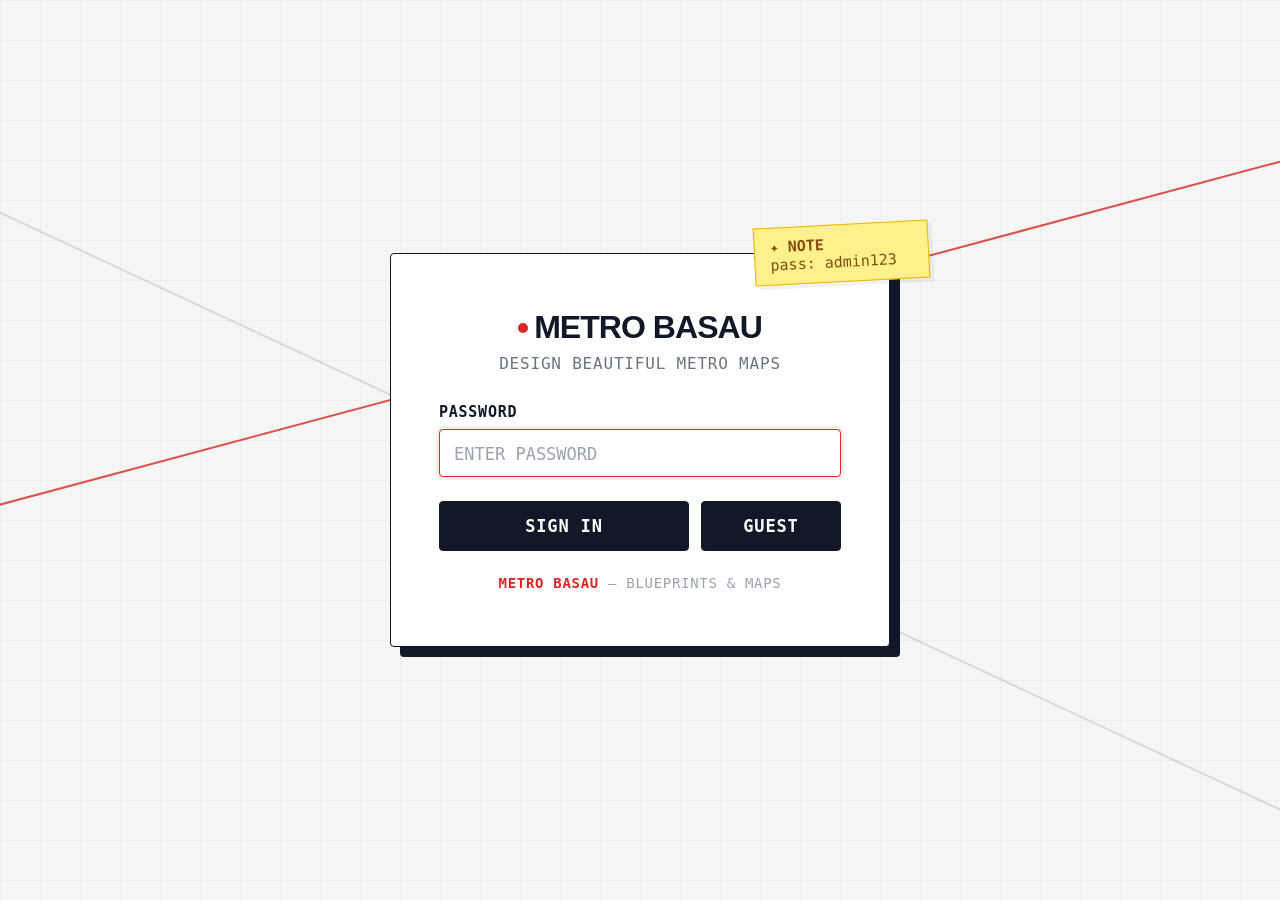
==== commit 17e3dea3: "background added" ====
--- a/app.html
+++ b/app.html
@@ -27,7 +27,7 @@
                 <input type="file" id="loadMapFile" accept=".json" style="display: none;">
             </div>
             <button id="clearBtn" class="btn-clear" title="Ctrl+E">CLEAR</button>
-            <button id="themeToggle" class="theme-toggle" title="Toggle Theme">🌓</button>
+            <button id="tutorialBtn" class="btn-tutorial" title="Show Tutorial">TUTORIAL</button>
             <button id="logoutBtn" class="btn-logout" title="Back to Login">LOGOUT</button>
         </div>
     </div>
@@ -97,14 +97,21 @@
                         <button id="findRouteBtn" class="btn-find-route" style="flex: 2;" title="Press Enter">Find Route (Enter)</button>
                         <button id="randomRouteBtn" class="btn-pick" style="flex: 1; height: auto;" title="Random route">🎲 Random</button>
                     </div>
-                    <button id="clearRouteBtn" class="btn-clear-route" style="display:none;">Clear Route</button>
+                    <div style="display: flex; gap: 8px; margin-top: 4px;">
+                        <button id="clearRouteBtn" class="btn-clear-route" style="display:none; flex: 1; margin-top: 0; height: 38px;">Clear Route</button>
+                    </div>
                 </div>
                 <div id="routeResult" class="route-result"></div>
             </div>
 
-            <div class="tool-section admin-only">
-                <h3>Track Stations</h3>
-                <div id="trackList" style="color: #94a3b8; font-size: 0.9rem;">No tracks placed.</div>
+            <div class="tool-section admin-only collapsible-section" id="trackStationsSection">
+                <h3 class="collapsible-trigger" id="trackStationsTrigger" title="Click to expand/collapse Track Stations">
+                    <span>Track Stations</span>
+                    <span class="chevron">▶</span>
+                </h3>
+                <div class="collapsible-content collapsed" id="trackStationsContent">
+                    <div id="trackList" style="color: #94a3b8; font-size: 0.9rem;">No tracks placed.</div>
+                </div>
             </div>
 
             <div class="tool-section admin-only">
@@ -199,10 +206,132 @@
         </defs>
     </svg>
 
+    <!-- Tutorial Modal -->
+    <div id="tutorialModal" class="modal-overlay" style="display: none;">
+        <div class="modal-card">
+            <div class="modal-header">
+                <h2>Metro BaSau — User Guide</h2>
+                <button class="modal-close-btn" id="closeTutorialHeaderBtn">&times;</button>
+            </div>
+            <div class="modal-body">
+                <div class="tutorial-tabs">
+                    <button class="tab-btn active" data-tab="general">General Guide</button>
+                    <button class="tab-btn" data-tab="tools">Tools & Features</button>
+                    <button class="tab-btn" data-tab="shortcuts">Shortcuts</button>
+                </div>
+
+                <!-- Tab 1: General -->
+                <div class="tab-content active" id="tab-general">
+                    <h3>Welcome to Metro BaSau Map Builder!</h3>
+                    <p>Metro BaSau is a professional, high-performance editor that allows you to construct and analyze complex transit maps. Whether you are building real-world network maps or abstract designs, these instructions will get you started quickly.</p>
+                    
+                    <h3>Drawing Tracks & Stations</h3>
+                    <ul>
+                        <li><strong>Select a Color:</strong> Choose a color from the <strong>Line Color</strong> palette in the left sidebar or press keys <kbd>1</kbd> to <kbd>8</kbd>.</li>
+                        <li><strong>Draw Tracks:</strong> Select a track type or the <strong>Auto Tool</strong> (which resolves curves/crossings automatically). Hold down the left mouse button on the grid and drag to draw a line. Release to commit the track.</li>
+                        <li><strong>Create a Station:</strong> Select the <strong>Station</strong> tool (represented by a white circle icon). Click on any grid cell to place a station. You will be prompted to enter a station name. You can place stations on top of existing tracks to make them stops.</li>
+                    </ul>
+                    
+                    <h3>Editing & Erasing</h3>
+                    <ul>
+                        <li><strong>Erase Elements:</strong> Select the <strong>Eraser</strong> tool (trash can icon or press <kbd>E</kbd>). Click and drag over cells to remove tracks and stations.</li>
+                        <li><strong>Undo/Redo Actions:</strong> Use <kbd>Ctrl + Z</kbd> to undo and <kbd>Ctrl + Y</kbd> to redo your changes at any time.</li>
+                        <li><strong>Pan & Zoom:</strong> Select the <strong>Pan</strong> tool (hand icon or press <kbd>V</kbd>) to click and drag to scroll the canvas. Use your mouse scroll wheel to zoom in and out.</li>
+                    </ul>
+                </div>
+
+                <!-- Tab 2: Tools -->
+                <div class="tab-content" id="tab-tools">
+                    <h3>Advanced Features</h3>
+                    
+                    <h3>1. Transfer Connections</h3>
+                    <p>Create transfer pathways between adjacent stations (especially on different lines) to allow passengers to transition. Choose the <strong>Transfer</strong> tool, then click the start station and then the destination station.</p>
+                    
+                    <h3>2. One-Way Tracks</h3>
+                    <p>Control the direction of flow on line tracks. Choose the <strong>One-Way</strong> tool and click on a placed track to assign an operating direction. Repeated clicks cycle through available directions.</p>
+
+                    <h3>3. Route Finder</h3>
+                    <p>Select a departure station in <strong>From</strong> and an arrival station in <strong>To</strong>. Click <strong>Find Route</strong> to see the path, distance, number of stations, and transition line instructions. You can also exclude specific lines or generate a random route.</p>
+
+                    <h3>4. Reference Image</h3>
+                    <p>Load an image file as a background blueprint underlay. Use the opacity and scale sliders to calibrate the drawing size, and click <strong>Move Reference</strong> (or hold <kbd>Shift</kbd>) to drag the blueprint around.</p>
+                </div>
+
+                <!-- Tab 3: Shortcuts -->
+                <div class="tab-content" id="tab-shortcuts">
+                    <h3>Keyboard Shortcuts</h3>
+                    <p>Work faster with quick keys for editing, navigating, and file actions.</p>
+                    <table class="shortcuts-table">
+                        <thead>
+                            <tr>
+                                <th>Action</th>
+                                <th>Shortcut</th>
+                            </tr>
+                        </thead>
+                        <tbody>
+                            <tr>
+                                <td>Save Map File</td>
+                                <td><kbd>Ctrl</kbd> + <kbd>S</kbd></td>
+                            </tr>
+                            <tr>
+                                <td>Load Map File</td>
+                                <td><kbd>Ctrl</kbd> + <kbd>O</kbd></td>
+                            </tr>
+                            <tr>
+                                <td>Clear Canvas</td>
+                                <td><kbd>Ctrl</kbd> + <kbd>E</kbd></td>
+                            </tr>
+                            <tr>
+                                <td>Undo / Redo</td>
+                                <td><kbd>Ctrl</kbd> + <kbd>Z</kbd> / <kbd>Ctrl</kbd> + <kbd>Y</kbd></td>
+                            </tr>
+                            <tr>
+                                <td>Select Colors 1-8</td>
+                                <td><kbd>1</kbd> to <kbd>8</kbd></td>
+                            </tr>
+                            <tr>
+                                <td>Find Route</td>
+                                <td><kbd>Enter</kbd></td>
+                            </tr>
+                            <tr>
+                                <td>Select Eraser Tool</td>
+                                <td><kbd>E</kbd></td>
+                            </tr>
+                            <tr>
+                                <td>Select Auto Track Tool</td>
+                                <td><kbd>M</kbd></td>
+                            </tr>
+                            <tr>
+                                <td>Select Station Tool</td>
+                                <td><kbd>S</kbd></td>
+                            </tr>
+                            <tr>
+                                <td>Select Transfer Tool</td>
+                                <td><kbd>T</kbd></td>
+                            </tr>
+                            <tr>
+                                <td>Select Pan Tool</td>
+                                <td><kbd>V</kbd></td>
+                            </tr>
+                            <tr>
+                                <td>Select One-Way Tool</td>
+                                <td><kbd>O</kbd></td>
+                            </tr>
+                        </tbody>
+                    </table>
+                </div>
+            </div>
+            <div class="modal-footer">
+                <button class="btn-modal-close" id="closeTutorialFooterBtn">Got It</button>
+            </div>
+        </div>
+    </div>
+
     <!-- Modular Scripts (in dependency order) -->
     <!-- Core Dependencies -->
     <script src="js/core/constants.js"></script>
     <script src="js/core/state.js"></script>
+    <script src="js/core/security.js"></script>
     
     <!-- UI Modules -->
     <script src="js/ui/cells.js"></script>
@@ -247,7 +376,7 @@
         toggleLeftBtn.addEventListener('click', () => {
             toolbar.classList.toggle('collapsed');
             const isCollapsed = toolbar.classList.contains('collapsed');
-            toggleLeftBtn.textContent = isCollapsed ? '▶' : '◀';
+            toggleLeftBtn.textContent = isCollapsed ? '▶' : '◀'; 
             toggleLeftBtn.title = isCollapsed ? 'Expand Left Sidebar' : 'Collapse Left Sidebar';
         });
 
@@ -257,6 +386,72 @@
             toggleRightBtn.textContent = isCollapsed ? '◀' : '▶';
             toggleRightBtn.title = isCollapsed ? 'Expand Right Sidebar' : 'Collapse Right Sidebar';
         });
+
+        // ======= TUTORIAL MODAL LOGIC =======
+        const tutorialBtn = document.getElementById('tutorialBtn');
+        const tutorialModal = document.getElementById('tutorialModal');
+        const closeTutorialHeaderBtn = document.getElementById('closeTutorialHeaderBtn');
+        const closeTutorialFooterBtn = document.getElementById('closeTutorialFooterBtn');
+        const tabBtns = document.querySelectorAll('.tab-btn');
+        const tabContents = document.querySelectorAll('.tab-content');
+
+        if (tutorialBtn && tutorialModal) {
+            tutorialBtn.addEventListener('click', () => {
+                tutorialModal.style.display = 'flex';
+            });
+
+            const closeModal = () => {
+                tutorialModal.style.display = 'none';
+            };
+
+            if (closeTutorialHeaderBtn) closeTutorialHeaderBtn.addEventListener('click', closeModal);
+            if (closeTutorialFooterBtn) closeTutorialFooterBtn.addEventListener('click', closeModal);
+
+            // Close modal when clicking outside the modal card
+            tutorialModal.addEventListener('click', (e) => {
+                if (e.target === tutorialModal) {
+                    closeModal();
+                }
+            });
+
+            // Tab Switching Logic
+            tabBtns.forEach(btn => {
+                btn.addEventListener('click', () => {
+                    const targetTab = btn.getAttribute('data-tab');
+
+                    // Activate the button
+                    tabBtns.forEach(b => b.classList.remove('active'));
+                    btn.classList.add('active');
+
+                    // Activate the tab content
+                    tabContents.forEach(content => {
+                        content.classList.remove('active');
+                        if (content.id === `tab-${targetTab}`) {
+                            content.classList.add('active');
+                        }
+                    });
+                });
+            });
+        }
+
+        // ======= COLLAPSIBLE TRACK STATIONS LOGIC =======
+        const trackStationsTrigger = document.getElementById('trackStationsTrigger');
+        const trackStationsContent = document.getElementById('trackStationsContent');
+
+        if (trackStationsTrigger && trackStationsContent) {
+            trackStationsTrigger.addEventListener('click', () => {
+                const isCollapsed = trackStationsContent.classList.contains('collapsed');
+                const chevron = trackStationsTrigger.querySelector('.chevron');
+                
+                if (isCollapsed) {
+                    trackStationsContent.classList.remove('collapsed');
+                    if (chevron) chevron.textContent = '▼';
+                } else {
+                    trackStationsContent.classList.add('collapsed');
+                    if (chevron) chevron.textContent = '▶';
+                }
+            });
+        }
     </script>
 </body>
 
--- a/style.css
+++ b/style.css
@@ -55,56 +55,6 @@
     --btn-load-hover-bg: rgba(17, 24, 39, 0.05);
 }
 
-/* ========== DARK MODE ========== */
-[data-theme="dark"] {
-    --bg-primary: #000000; /* Pitch black grid background */
-    --bg-secondary: #0a0a0a; /* Deep dark utility cards */
-    --bg-tertiary: #111111;
-    --bg-input: #000000;
-    --bg-input-focus: #000000;
-    --bg-track-btn: #0a0a0a;
-    --bg-track-btn-hover: #1f2937;
-    --bg-track-btn-active: #7f1d1d; /* Deep dark active red */
-
-    --border-primary: #ffffff; /* Clean high-contrast white borders */
-    --border-secondary: #1f2937;
-    --border-accent: #dc2626;
-
-    --text-primary: #ffffff; /* Pure white text */
-    --text-secondary: #d1d5db;
-    --text-tertiary: #6b7280;
-    --text-muted: #9ca3af;
-
-    --grid-bg: #000000;
-    --grid-line: #111827;
-
-    --accent-primary: #dc2626;
-    --accent-secondary: #ffffff;
-    --accent-gradient: linear-gradient(135deg, #dc2626, #ef4444);
-
-    --shadow-sm: 0 1px 2px rgba(0, 0, 0, 0.5);
-    --shadow-md: 4px 4px 0px #ffffff;
-    --shadow-lg: 0 25px 50px -12px rgba(0, 0, 0, 0.5);
-
-    --route-leg-bg: #0a0a0a;
-    --route-stop-border: #ffffff;
-    --route-stop-dot: #9ca3af;
-    --route-stop-dot-border: #0a0a0a;
-    --route-summary-bg: linear-gradient(135deg, rgba(220, 38, 38, 0.1), rgba(255, 255, 255, 0.02));
-    --route-summary-border: rgba(220, 38, 38, 0.25);
-
-    --station-label-color: #ffffff;
-    --station-label-shadow: 0 1px 2px #000, 0 0 4px #000, -1px -1px 0 #000, 1px -1px 0 #000, -1px 1px 0 #000, 1px 1px 0 #000;
-
-    --oneway-arrow-color: #ffffff;
-
-    --btn-clear-bg: linear-gradient(135deg, #ffffff, #f3f4f6);
-    --btn-save-bg: #0a0a0a;
-    --btn-save-hover-border: #dc2626;
-    --btn-save-hover-bg: rgba(220, 38, 38, 0.08);
-    --btn-load-hover-border: #ffffff;
-    --btn-load-hover-bg: rgba(255, 255, 255, 0.08);
-}
 
 body {
     font-family: 'Inter', -apple-system, BlinkMacSystemFont, sans-serif;
@@ -197,27 +147,6 @@
     letter-spacing: 0.03em;
 }
 
-/* ========== THEME TOGGLE ========== */
-.theme-toggle {
-    background: var(--bg-secondary);
-    border: 1px solid var(--border-primary);
-    border-radius: 4px;
-    padding: 7px 12px;
-    cursor: pointer;
-    font-size: 1rem;
-    line-height: 1;
-    transition: all 0.2s;
-    display: flex;
-    align-items: center;
-    justify-content: center;
-    color: var(--text-primary);
-}
-
-.theme-toggle:hover {
-    border-color: var(--border-accent);
-    background: var(--bg-track-btn-hover);
-    transform: translateY(-1px);
-}
 
 /* ========== APP CONTAINER ========== */
 .app-container {
@@ -1159,12 +1088,27 @@
     100% { transform: scale(0.95); opacity: 0.8; }
 }
 
-.route-endpoint-emoji {
-    font-size: 32px;
-    line-height: 1;
+.route-endpoint-label {
+    font-family: 'Inter', system-ui, sans-serif;
+    font-size: 14px;
+    font-weight: 800;
+    color: var(--accent-primary);
+    background: var(--bg-primary);
+    width: 24px;
+    height: 24px;
+    border-radius: 50%;
+    display: flex;
+    align-items: center;
+    justify-content: center;
+    border: 2px solid var(--accent-primary);
+    box-shadow: 0 2px 5px rgba(0, 0, 0, 0.15);
     z-index: 10;
     pointer-events: none;
-    display: block;
+}
+
+.route-endpoint-overlay.end .route-endpoint-label {
+    color: var(--text-primary);
+    border-color: var(--text-primary);
 }
 
 .btn-pick {
@@ -1201,8 +1145,13 @@
     pointer-events: none;
 }
 
-body.guest-mode .grid-viewport.picking-route .grid-canvas {
+body.guest-mode .grid-viewport.picking-route .grid-canvas,
+body.guest-mode .grid-viewport.measuring-route .grid-canvas {
     pointer-events: auto;
+}
+
+.grid-viewport.measuring-route {
+    cursor: cell !important;
 }
 
 .admin-only {
@@ -1315,3 +1264,339 @@
 .sidebar-toggle-btn:active {
     transform: translateY(-50%) scale(0.92);
 }
+
+.zoom-controls {
+    position: absolute;
+    right: 18px;
+    bottom: 18px;
+    z-index: 210;
+    display: flex;
+    flex-direction: column;
+    gap: 6px;
+}
+
+.zoom-btn {
+    width: 36px;
+    height: 36px;
+    border-radius: 4px;
+    border: 1px solid var(--border-primary);
+    background: var(--bg-secondary);
+    color: var(--text-primary);
+    box-shadow: var(--shadow-sm);
+    cursor: pointer;
+    font-family: monospace;
+    font-size: 1.2rem;
+    font-weight: 800;
+    line-height: 1;
+    display: flex;
+    align-items: center;
+    justify-content: center;
+    padding: 0;
+    transition: background 0.2s ease, color 0.2s ease, border-color 0.2s ease, transform 0.12s ease;
+}
+
+.zoom-btn:hover {
+    background: var(--accent-primary);
+    border-color: var(--accent-primary);
+    color: #ffffff;
+}
+
+.zoom-btn:active {
+    transform: scale(0.94);
+}
+
+/* ========== TUTORIAL BUTTON & MODAL ========== */
+.btn-tutorial {
+    padding: 10px 18px;
+    border-radius: 4px;
+    border: 1px solid var(--border-primary);
+    background: #22c55e; /* Premium vibrant green */
+    color: #ffffff; /* Solid white text */
+    font-family: monospace;
+    font-weight: 700;
+    font-size: 0.8rem;
+    cursor: pointer;
+    transition: all 0.2s ease;
+    white-space: nowrap;
+    text-transform: uppercase;
+    letter-spacing: 0.05em;
+    box-shadow: 2px 2px 0px var(--border-primary); /* Modern shadow */
+}
+
+.btn-tutorial:hover {
+    background: #16a34a; /* Darker green on hover */
+    transform: translate(-1px, -1px);
+    box-shadow: 3px 3px 0px var(--border-primary);
+    color: #ffffff;
+}
+
+.btn-tutorial:active {
+    transform: translate(1px, 1px);
+    box-shadow: 1px 1px 0px var(--border-primary);
+}
+
+/* Modal Overlay */
+.modal-overlay {
+    position: fixed;
+    top: 0;
+    left: 0;
+    width: 100%;
+    height: 100%;
+    background: rgba(0, 0, 0, 0.4);
+    backdrop-filter: blur(4px);
+    z-index: 1000;
+    display: flex;
+    align-items: center;
+    justify-content: center;
+    animation: fadeInModal 0.3s ease;
+}
+
+@keyframes fadeInModal {
+    from { opacity: 0; }
+    to { opacity: 1; }
+}
+
+/* Modal Card */
+.modal-card {
+    background: var(--bg-secondary);
+    border: 2px solid var(--border-primary);
+    border-radius: 4px;
+    box-shadow: var(--shadow-md);
+    width: 90%;
+    max-width: 650px;
+    display: flex;
+    flex-direction: column;
+    max-height: 85vh;
+    animation: slideUpModal 0.4s cubic-bezier(0.16, 1, 0.3, 1);
+    box-sizing: border-box;
+}
+
+@keyframes slideUpModal {
+    from { transform: translateY(30px) scale(0.98); opacity: 0; }
+    to { transform: translateY(0) scale(1); opacity: 1; }
+}
+
+.modal-header {
+    display: flex;
+    justify-content: space-between;
+    align-items: center;
+    padding: 16px 20px;
+    border-bottom: 2px solid var(--border-primary);
+    background: var(--bg-tertiary);
+}
+
+.modal-header h2 {
+    font-size: 1.2rem;
+    font-weight: 800;
+    color: var(--text-primary);
+    margin: 0;
+    text-transform: uppercase;
+    font-family: monospace;
+}
+
+.modal-close-btn {
+    background: transparent;
+    border: none;
+    font-size: 1.2rem;
+    color: var(--text-muted);
+    cursor: pointer;
+    font-weight: 700;
+    transition: color 0.2s;
+}
+
+.modal-close-btn:hover {
+    color: var(--accent-primary);
+}
+
+.modal-body {
+    padding: 20px;
+    overflow-y: auto;
+    font-family: monospace;
+    font-size: 0.85rem;
+    color: var(--text-secondary);
+    line-height: 1.6;
+}
+
+.modal-body h3 {
+    margin: 0 0 12px 0;
+    font-size: 0.95rem;
+    font-weight: 800;
+    color: var(--text-primary);
+    text-transform: uppercase;
+    border-left: 3px solid var(--accent-primary);
+    padding-left: 8px;
+}
+
+.modal-body p {
+    margin-bottom: 16px;
+}
+
+.modal-body ul {
+    margin-bottom: 16px;
+    padding-left: 20px;
+}
+
+.modal-body li {
+    margin-bottom: 8px;
+}
+
+.modal-body li strong {
+    color: var(--text-primary);
+}
+
+/* Tutorial Tabs */
+.tutorial-tabs {
+    display: flex;
+    gap: 6px;
+    margin-bottom: 20px;
+    border-bottom: 1px solid var(--border-secondary);
+    padding-bottom: 10px;
+}
+
+.tab-btn {
+    padding: 8px 12px;
+    border-radius: 4px;
+    border: 1px solid var(--border-primary);
+    background: var(--bg-secondary);
+    color: var(--text-primary);
+    font-family: monospace;
+    font-size: 0.75rem;
+    font-weight: 700;
+    cursor: pointer;
+    transition: all 0.2s;
+    text-transform: uppercase;
+}
+
+.tab-btn:hover {
+    background: var(--bg-tertiary);
+    transform: translateY(-1px);
+}
+
+.tab-btn.active {
+    background: var(--accent-primary);
+    color: white;
+    border-color: var(--accent-primary);
+    box-shadow: none;
+}
+
+/* Tab contents */
+.tab-content {
+    display: none;
+}
+
+.tab-content.active {
+    display: block;
+    animation: fadeInTab 0.3s ease;
+}
+
+@keyframes fadeInTab {
+    from { opacity: 0; transform: translateY(4px); }
+    to { opacity: 1; transform: translateY(0); }
+}
+
+/* Shortcuts table */
+.shortcuts-table {
+    width: 100%;
+    border-collapse: collapse;
+    margin-top: 15px;
+    font-size: 0.8rem;
+    border: 1px solid var(--border-primary);
+}
+
+.shortcuts-table th,
+.shortcuts-table td {
+    padding: 8px 12px;
+    border: 1px solid var(--border-primary);
+    text-align: left;
+}
+
+.shortcuts-table th {
+    background: var(--bg-tertiary);
+    font-weight: 800;
+    text-transform: uppercase;
+}
+
+.shortcuts-table td kbd {
+    background: var(--bg-tertiary);
+    border: 1px solid var(--border-primary);
+    border-radius: 3px;
+    padding: 2px 6px;
+    font-weight: bold;
+    box-shadow: 1px 1px 0px rgba(0,0,0,0.15);
+}
+
+.modal-footer {
+    display: flex;
+    justify-content: flex-end;
+    padding: 16px 20px;
+    border-top: 2px solid var(--border-primary);
+    background: var(--bg-tertiary);
+}
+
+.btn-modal-close {
+    padding: 10px 20px;
+    border-radius: 4px;
+    border: 1px solid var(--border-primary);
+    background: var(--border-primary);
+    color: var(--bg-primary);
+    font-family: monospace;
+    font-weight: 700;
+    font-size: 0.8rem;
+    cursor: pointer;
+    transition: all 0.2s;
+    text-transform: uppercase;
+    letter-spacing: 0.05em;
+}
+
+.btn-modal-close:hover {
+    background: var(--accent-primary);
+    border-color: var(--accent-primary);
+    color: white;
+    transform: translateY(-1px);
+}
+
+/* ========== COLLAPSIBLE TRACK STATIONS PANEL ========== */
+.collapsible-section {
+    border-bottom: 1px solid var(--border-secondary);
+    padding-bottom: 14px;
+}
+
+.collapsible-trigger {
+    display: flex;
+    justify-content: space-between;
+    align-items: center;
+    cursor: pointer;
+    user-select: none;
+    transition: color 0.2s ease;
+}
+
+.collapsible-trigger:hover {
+    color: var(--accent-primary) !important;
+}
+
+.collapsible-trigger .chevron {
+    font-size: 0.7rem;
+    transition: transform 0.2s ease;
+    color: var(--text-muted);
+}
+
+.collapsible-trigger:hover .chevron {
+    color: var(--accent-primary);
+}
+
+.collapsible-content {
+    max-height: 500px;
+    overflow-y: auto;
+    transition: max-height 0.3s cubic-bezier(0.16, 1, 0.3, 1), opacity 0.3s ease, margin-top 0.3s ease;
+    opacity: 1;
+    margin-top: 12px;
+}
+
+.collapsible-content.collapsed {
+    max-height: 0;
+    opacity: 0;
+    margin-top: 0;
+    overflow: hidden;
+    pointer-events: none;
+}
+
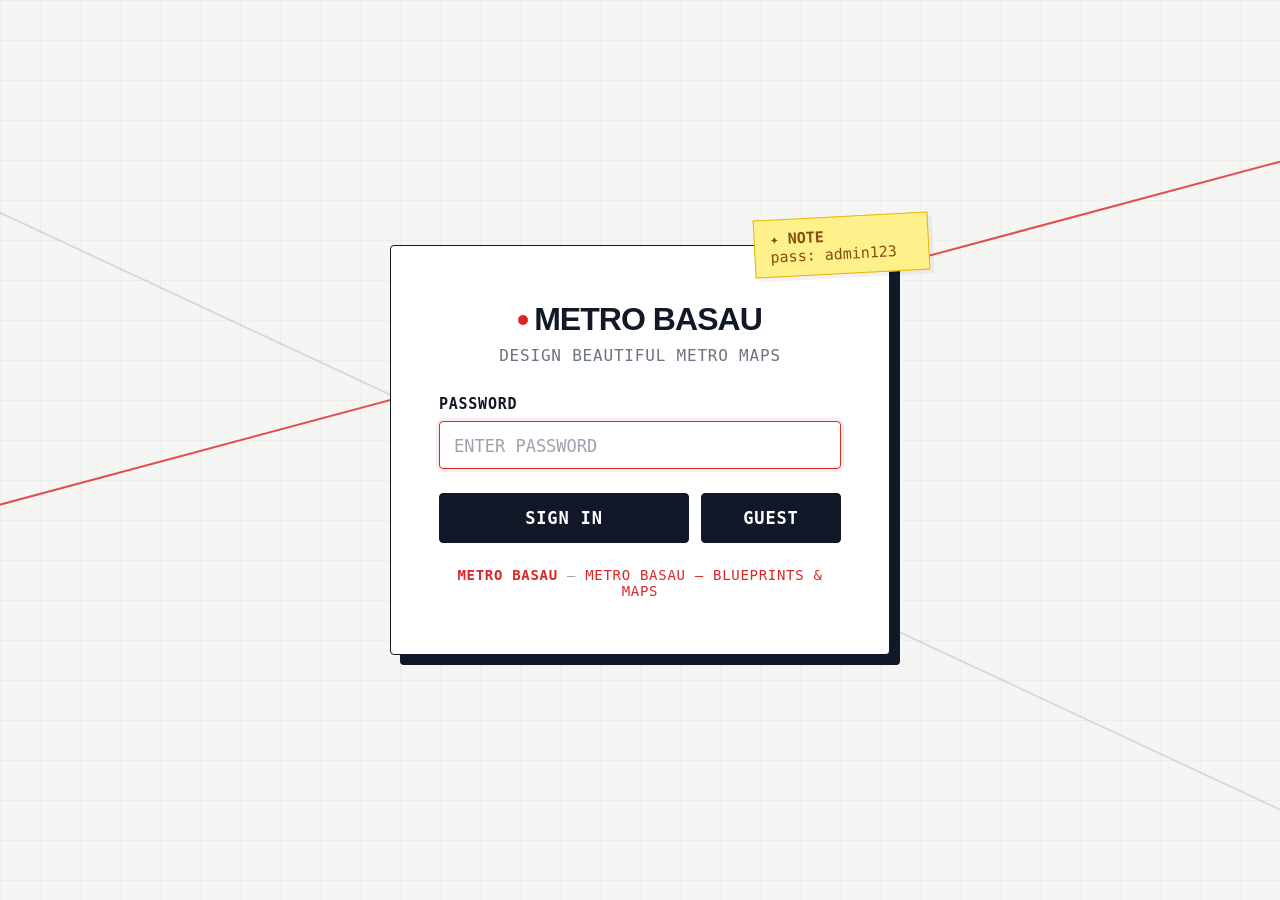
==== commit 83e52d20: "merged" ====
--- a/app.html
+++ b/app.html
@@ -1,13 +1,11 @@
 <!DOCTYPE html>
 <html lang="en">
-
 <head>
     <meta charset="UTF-8">
     <meta name="viewport" content="width=device-width, initial-scale=1.0">
-    <title>Metro BaSau Map Builder</title>
+    <title>Metro Real Map</title>
     <link rel="stylesheet" href="style.css">
 </head>
-
 <body>
     <script>
         // Auth guard: redirect to login if not authenticated
@@ -15,311 +13,100 @@
             window.location.replace('index.html');
         }
     </script>
-
     <div class="header">
         <div class="header-left">
-            <h1>Metro BaSau <span class="logo-dot"></span></h1>
+            <h1>Metro Map <span class="logo-dot"></span></h1>
         </div>
         <div class="header-right">
-            <div class="save-load-group">
-                <button id="saveMapBtn" class="btn-save" title="Ctrl+S">SAVE (Ctrl+S)</button>
-                <button id="loadMapBtn" class="btn-load" title="Ctrl+O">LOAD (Ctrl+O)</button>
-                <input type="file" id="loadMapFile" accept=".json" style="display: none;">
-            </div>
-            <button id="clearBtn" class="btn-clear" title="Ctrl+E">CLEAR</button>
-            <button id="tutorialBtn" class="btn-tutorial" title="Show Tutorial">TUTORIAL</button>
-            <button id="logoutBtn" class="btn-logout" title="Back to Login">LOGOUT</button>
+            <button id="tutorialBtn" class="btn-tutorial" title="TUTORIAL">TUTORIAL</button>
+            <button id="logoutBtn" class="btn-logout" title="LOGOUT">LOGOUT</button>
         </div>
     </div>
 
     <div class="app-container">
         <!-- Sidebar Toolbar -->
-        <div class="toolbar collapsed">
+        <div class="toolbar" id="leftPanel">
             <div class="tool-section">
-                <h3>Line Color</h3>
-                <div class="color-palette" id="colorPalette"></div>
+                <h3>Location</h3>
+                <div class="route-form">
+                    <button id="gpsBtn" class="btn-find-route" type="button">Use My GPS</button>
+                    <div style="display: flex; gap: 8px; margin-top: 8px;">
+                        <button id="chicagoBtn" class="btn-pick" style="flex: 1;" type="button">Chicago</button>
+                        <button id="clearPinsBtn" class="btn-pick" style="flex: 1; color: var(--accent-primary);" type="button">Clear Pins</button>
+                    </div>
+                    <div id="locationStatus" style="font-size: 0.75rem; color: var(--text-muted); margin-top: 8px; font-family: monospace;">Map ready</div>
+                </div>
             </div>
 
+            <div class="tool-section">
+                <h3>Selected Point</h3>
+                <div class="route-form">
+                    <div style="font-size: 0.8rem; color: var(--text-secondary); font-family: monospace;" id="selectedLabel">No point selected</div>
+                    <div style="font-size: 0.9rem; font-weight: bold; color: var(--text-primary); font-family: monospace; word-break: break-all;" id="selectedCoords">--</div>
+                </div>
+            </div>
+            
             <div class="tool-section" style="margin-top: auto;">
-                <h3>Track Style</h3>
-                <div id="trackPalette"></div>
+                <h3>Nearest Stations</h3>
+                <div id="pinList" class="pin-list" style="max-height: 300px; overflow-y: auto;"></div>
             </div>
         </div>
 
-        <!-- Infinite Drawing Grid -->
+        <!-- Main Map Viewport -->
         <div id="grid-viewport" class="grid-viewport">
-            <button id="toggleLeftBtn" class="sidebar-toggle-btn left" title="Expand Left Sidebar">▶</button>
+            <button id="toggleLeftBtn" class="sidebar-toggle-btn left" title="Collapse Left Sidebar">◀</button>
             <button id="toggleRightBtn" class="sidebar-toggle-btn right" title="Collapse Right Sidebar">▶</button>
             
-            <div id="grid-canvas" class="grid-canvas">
-                <svg id="connections-layer" overflow="visible"></svg>
-                <div id="grid-cursor-highlight"></div>
-                <img id="ref-image" style="display: none;">
+            <!-- SS Map Canvas replaces grid-canvas -->
+            <div id="mapCanvas" class="map-canvas" role="application" aria-label="Interactive real map">
+                <div id="tileLayer" class="tile-layer"></div>
+                <div id="railTileLayer" class="rail-tile-layer"></div>
+                <svg id="edgeLayer" class="edge-layer"></svg>
+                <div id="stationLayer" class="station-layer"></div>
+                <div id="markerLayer" class="marker-layer"></div>
+                <div class="map-attribution">
+                    <a href="https://www.openstreetmap.org/copyright" target="_blank" rel="noreferrer">OpenStreetMap</a> | <a href="https://carto.com/attributions" target="_blank" rel="noreferrer">CARTO</a>
+                </div>
             </div>
-            <div id="grid-preview" class="grid-preview"></div>
+            
+            <!-- Floating Zoom Controls -->
+            <div class="zoom-controls-floating">
+                <button id="zoomInBtn" class="icon-btn" title="Zoom In">+</button>
+                <button id="zoomOutBtn" class="icon-btn" title="Zoom Out">−</button>
+            </div>
         </div>
 
-        <!-- Right Panel for Station List -->
+        <!-- Right Panel for Routing -->
         <div class="right-panel" id="rightPanel">
-            <!-- Route Finder Section -->
             <div class="tool-section route-finder-section">
-                <h3>Find Route</h3>
+                <h3>Pathfinding</h3>
                 <div class="route-form">
-                    <div class="route-field admin-only">
-                        <label>Exclude Lines</label>
-                        <div class="color-exclude-palette" id="routeExcludePalette"></div>
+                    <div style="display: flex; gap: 8px; margin-bottom: 12px;">
+                        <button id="pickStartBtn" class="btn-pick active" style="flex: 1;" type="button">Pick Start</button>
+                        <button id="pickEndBtn" class="btn-pick" style="flex: 1;" type="button">Pick End</button>
                     </div>
-                    <div class="route-field">
-                        <label for="routeFrom">From</label>
-                        <div style="display:flex;gap:5px;width:100%;">
-                            <select id="routeFrom" class="route-select" style="flex:1;">
-                                <option value="">-- Select Station --</option>
-                            </select>
-                            <button id="pickFromBtn" class="btn-pick" title="Pick from map">📍</button>
-                        </div>
-                    </div>
-                    <div class="route-swap-btn" id="routeSwapBtn" title="Swap stations">
-                        <svg viewBox="0 0 24 24" fill="none" stroke="currentColor" stroke-width="2"
-                            stroke-linecap="round" stroke-linejoin="round">
-                            <path d="M7 16V4m0 0L3 8m4-4l4 4M17 8v12m0 0l4-4m-4 4l-4-4" />
-                        </svg>
-                    </div>
-                    <div class="route-field">
-                        <label for="routeTo">To</label>
-                        <div style="display:flex;gap:5px;width:100%;">
-                            <select id="routeTo" class="route-select" style="flex:1;">
-                                <option value="">-- Select Station --</option>
-                            </select>
-                            <button id="pickToBtn" class="btn-pick" title="Pick from map">📍</button>
-                        </div>
-                    </div>
-                    <div style="display: flex; gap: 8px; margin-top: 8px;">
-                        <button id="findRouteBtn" class="btn-find-route" style="flex: 2;" title="Press Enter">Find Route (Enter)</button>
-                        <button id="randomRouteBtn" class="btn-pick" style="flex: 1; height: auto;" title="Random route">🎲 Random</button>
-                    </div>
-                    <div style="display: flex; gap: 8px; margin-top: 4px;">
-                        <button id="clearRouteBtn" class="btn-clear-route" style="display:none; flex: 1; margin-top: 0; height: 38px;">Clear Route</button>
-                    </div>
+                    <button id="findPathBtn" class="btn-find-route" type="button">Find Nearest Station Path</button>
                 </div>
-                <div id="routeResult" class="route-result"></div>
+                
+                <div class="admin-only" id="adminFeatures" style="display: none; margin-top: 12px; padding-top: 12px; border-top: 1px solid var(--border-color);">
+                    <h4 style="font-size: 0.75rem; margin-bottom: 8px;">Admin: Disable Transit Lines</h4>
+                    <div class="color-palette" id="excludePalette"></div>
+                </div>
+
+                <div id="pathResult" style="font-size: 0.75rem; color: var(--text-muted); margin-top: 12px; font-family: monospace;">Click the map to set start and destination points.</div>
             </div>
-
-            <div class="tool-section admin-only collapsible-section" id="trackStationsSection">
-                <h3 class="collapsible-trigger" id="trackStationsTrigger" title="Click to expand/collapse Track Stations">
-                    <span>Track Stations</span>
-                    <span class="chevron">▶</span>
-                </h3>
-                <div class="collapsible-content collapsed" id="trackStationsContent">
-                    <div id="trackList" style="color: #94a3b8; font-size: 0.9rem;">No tracks placed.</div>
-                </div>
-            </div>
-
-            <div class="tool-section admin-only">
-                <h3>Reference Image</h3>
-                <div class="ref-tools">
-                    <input type="file" id="refUpload" accept="image/*" style="display: none;">
-                    <button onclick="document.getElementById('refUpload').click()" class="btn-move-ref"
-                        style="margin-bottom: 8px;">Upload Image</button>
-
-                    <div class="ref-row">
-                        <span>Opacity</span>
-                        <input type="range" id="refOpacity" min="0" max="100" value="50">
-                    </div>
-                    <div class="ref-row">
-                        <span>Scale</span>
-                        <input type="range" id="refScale" min="1" max="1000" value="100">
-                    </div>
-
-                    <button id="toggleMoveRef" class="btn-move-ref">Move Reference</button>
-                    <p style="font-size: 0.75rem; color: #64748b; margin-top: 5px;">* Hold Shift to Move Image while
-                        drawing</p>
-                </div>
-            </div>
-
-
         </div>
     </div>
 
-    <script>
-        // Role-based UI control
-        (function() {
-            const role = sessionStorage.getItem('metro_role');
-            if (role === 'guest') {
-                document.body.classList.add('guest-mode');
-                // Disable file actions and editing tools (but NOT theme toggle)
-                const adminOnly = document.querySelectorAll('.save-load-group, .btn-clear, .toolbar, .admin-only');
-                adminOnly.forEach(el => {
-                    el.style.opacity = '0.5';
-                    el.style.pointerEvents = 'none';
-                    el.style.filter = 'grayscale(100%)';
-                });
-                
-                // Add a notice
-                const header = document.querySelector('.header-left');
-                const badge = document.createElement('span');
-                badge.textContent = 'GUEST MODE';
-                badge.style.cssText = 'background: #f59e0b; color: #000; font-size: 10px; padding: 2px 6px; border-radius: 4px; font-weight: bold; margin-left: 10px; vertical-align: middle;';
-                header.querySelector('h1').appendChild(badge);
-            }
-        })();
-    </script>
-
-    <!-- Hidden SVG Definitions -->
-    <svg width="0" height="0" style="position: absolute; overflow: hidden; display: none;">
-        <defs>
-            <g id="track-horiz">
-                <path d="M 0 20 L 40 20" stroke="currentColor" stroke-width="18" stroke-linecap="square" fill="none" />
-            </g>
-            <g id="track-curve">
-                <path d="M 20 0 A 20 20 0 0 0 40 20" stroke="currentColor" stroke-width="18" stroke-linecap="square"
-                    fill="none" />
-            </g>
-            <g id="track-diag">
-                <path d="M 0 0 L 13 0 L 0 13 Z M 40 40 L 27 40 L 40 27 Z" fill="currentColor" />
-                <path d="M -5 -5 L 45 45" stroke="currentColor" stroke-width="18" stroke-linecap="butt" fill="none" />
-            </g>
-            <!-- New: Straight to Diagonal 45-degree Turns -->
-            <g id="track-turn-dr">
-                <path d="M 0 20 L 20 20 L 45 45" stroke="currentColor" stroke-width="18" stroke-linecap="butt"
-                    stroke-linejoin="round" fill="none" />
-                <path d="M 40 40 L 27 40 L 40 27 Z" fill="currentColor" />
-            </g>
-            <g id="track-turn-ur">
-                <path d="M 0 20 L 20 20 L 45 -5" stroke="currentColor" stroke-width="18" stroke-linecap="butt"
-                    stroke-linejoin="round" fill="none" />
-                <path d="M 40 0 L 27 0 L 40 13 Z" fill="currentColor" />
-            </g>
-            <!-- Corner Filler -->
-            <g id="corner-fill">
-                <path d="M 0 0 L 13 0 L 0 13 Z" fill="currentColor" />
-            </g>
-            <!-- T-Junction (Opening to Bottom) -->
-            <g id="track-t-bot">
-                <path d="M 0 20 L 40 20 M 20 20 L 20 40" stroke="currentColor" stroke-width="18" stroke-linecap="square"
-                    stroke-linejoin="round" fill="none" />
-            </g>
-            <!-- One-Way Arrow Overlay -->
-            <g id="track-oneway-arrow">
-                <path d="M 15 10 L 25 20 L 15 30" stroke="#f1f5f9" stroke-width="6" stroke-linecap="round"
-                    stroke-linejoin="round" fill="none" />
-            </g>
-        </defs>
-    </svg>
-
-    <!-- Tutorial Modal -->
+    <!-- Tutorial Modal (Optional, just a placeholder for the UI) -->
     <div id="tutorialModal" class="modal-overlay" style="display: none;">
         <div class="modal-card">
             <div class="modal-header">
-                <h2>Metro BaSau — User Guide</h2>
+                <h2>Metro Map — User Guide</h2>
                 <button class="modal-close-btn" id="closeTutorialHeaderBtn">&times;</button>
             </div>
             <div class="modal-body">
-                <div class="tutorial-tabs">
-                    <button class="tab-btn active" data-tab="general">General Guide</button>
-                    <button class="tab-btn" data-tab="tools">Tools & Features</button>
-                    <button class="tab-btn" data-tab="shortcuts">Shortcuts</button>
-                </div>
-
-                <!-- Tab 1: General -->
-                <div class="tab-content active" id="tab-general">
-                    <h3>Welcome to Metro BaSau Map Builder!</h3>
-                    <p>Metro BaSau is a professional, high-performance editor that allows you to construct and analyze complex transit maps. Whether you are building real-world network maps or abstract designs, these instructions will get you started quickly.</p>
-                    
-                    <h3>Drawing Tracks & Stations</h3>
-                    <ul>
-                        <li><strong>Select a Color:</strong> Choose a color from the <strong>Line Color</strong> palette in the left sidebar or press keys <kbd>1</kbd> to <kbd>8</kbd>.</li>
-                        <li><strong>Draw Tracks:</strong> Select a track type or the <strong>Auto Tool</strong> (which resolves curves/crossings automatically). Hold down the left mouse button on the grid and drag to draw a line. Release to commit the track.</li>
-                        <li><strong>Create a Station:</strong> Select the <strong>Station</strong> tool (represented by a white circle icon). Click on any grid cell to place a station. You will be prompted to enter a station name. You can place stations on top of existing tracks to make them stops.</li>
-                    </ul>
-                    
-                    <h3>Editing & Erasing</h3>
-                    <ul>
-                        <li><strong>Erase Elements:</strong> Select the <strong>Eraser</strong> tool (trash can icon or press <kbd>E</kbd>). Click and drag over cells to remove tracks and stations.</li>
-                        <li><strong>Undo/Redo Actions:</strong> Use <kbd>Ctrl + Z</kbd> to undo and <kbd>Ctrl + Y</kbd> to redo your changes at any time.</li>
-                        <li><strong>Pan & Zoom:</strong> Select the <strong>Pan</strong> tool (hand icon or press <kbd>V</kbd>) to click and drag to scroll the canvas. Use your mouse scroll wheel to zoom in and out.</li>
-                    </ul>
-                </div>
-
-                <!-- Tab 2: Tools -->
-                <div class="tab-content" id="tab-tools">
-                    <h3>Advanced Features</h3>
-                    
-                    <h3>1. Transfer Connections</h3>
-                    <p>Create transfer pathways between adjacent stations (especially on different lines) to allow passengers to transition. Choose the <strong>Transfer</strong> tool, then click the start station and then the destination station.</p>
-                    
-                    <h3>2. One-Way Tracks</h3>
-                    <p>Control the direction of flow on line tracks. Choose the <strong>One-Way</strong> tool and click on a placed track to assign an operating direction. Repeated clicks cycle through available directions.</p>
-
-                    <h3>3. Route Finder</h3>
-                    <p>Select a departure station in <strong>From</strong> and an arrival station in <strong>To</strong>. Click <strong>Find Route</strong> to see the path, distance, number of stations, and transition line instructions. You can also exclude specific lines or generate a random route.</p>
-
-                    <h3>4. Reference Image</h3>
-                    <p>Load an image file as a background blueprint underlay. Use the opacity and scale sliders to calibrate the drawing size, and click <strong>Move Reference</strong> (or hold <kbd>Shift</kbd>) to drag the blueprint around.</p>
-                </div>
-
-                <!-- Tab 3: Shortcuts -->
-                <div class="tab-content" id="tab-shortcuts">
-                    <h3>Keyboard Shortcuts</h3>
-                    <p>Work faster with quick keys for editing, navigating, and file actions.</p>
-                    <table class="shortcuts-table">
-                        <thead>
-                            <tr>
-                                <th>Action</th>
-                                <th>Shortcut</th>
-                            </tr>
-                        </thead>
-                        <tbody>
-                            <tr>
-                                <td>Save Map File</td>
-                                <td><kbd>Ctrl</kbd> + <kbd>S</kbd></td>
-                            </tr>
-                            <tr>
-                                <td>Load Map File</td>
-                                <td><kbd>Ctrl</kbd> + <kbd>O</kbd></td>
-                            </tr>
-                            <tr>
-                                <td>Clear Canvas</td>
-                                <td><kbd>Ctrl</kbd> + <kbd>E</kbd></td>
-                            </tr>
-                            <tr>
-                                <td>Undo / Redo</td>
-                                <td><kbd>Ctrl</kbd> + <kbd>Z</kbd> / <kbd>Ctrl</kbd> + <kbd>Y</kbd></td>
-                            </tr>
-                            <tr>
-                                <td>Select Colors 1-8</td>
-                                <td><kbd>1</kbd> to <kbd>8</kbd></td>
-                            </tr>
-                            <tr>
-                                <td>Find Route</td>
-                                <td><kbd>Enter</kbd></td>
-                            </tr>
-                            <tr>
-                                <td>Select Eraser Tool</td>
-                                <td><kbd>E</kbd></td>
-                            </tr>
-                            <tr>
-                                <td>Select Auto Track Tool</td>
-                                <td><kbd>M</kbd></td>
-                            </tr>
-                            <tr>
-                                <td>Select Station Tool</td>
-                                <td><kbd>S</kbd></td>
-                            </tr>
-                            <tr>
-                                <td>Select Transfer Tool</td>
-                                <td><kbd>T</kbd></td>
-                            </tr>
-                            <tr>
-                                <td>Select Pan Tool</td>
-                                <td><kbd>V</kbd></td>
-                            </tr>
-                            <tr>
-                                <td>Select One-Way Tool</td>
-                                <td><kbd>O</kbd></td>
-                            </tr>
-                        </tbody>
-                    </table>
-                </div>
+                <p>Use the map to pick a start and end point to find the shortest rail route.</p>
             </div>
             <div class="modal-footer">
                 <button class="btn-modal-close" id="closeTutorialFooterBtn">Got It</button>
@@ -327,57 +114,20 @@
         </div>
     </div>
 
-    <!-- Modular Scripts (in dependency order) -->
-    <!-- Core Dependencies -->
-    <script src="js/core/constants.js"></script>
-    <script src="js/core/state.js"></script>
-    <script src="js/core/security.js"></script>
-    
-    <!-- UI Modules -->
-    <script src="js/ui/cells.js"></script>
-    <script src="js/ui/viewport.js"></script>
-    <script src="js/ui/toolbar.js"></script>
-    
-    <!-- Feature Modules -->
-    <script src="js/features/history.js"></script>
-    <script src="js/features/drawing.js"></script>
-    <script src="js/features/connections.js"></script>
-    <script src="js/features/tracktable.js"></script>
-    <script src="js/features/routing.js"></script>
-    
-    <!-- IO Modules -->
-    <script src="js/io/fileio.js"></script>
-    
-    <!-- Input Modules -->
-    <script src="js/input/keyboard.js"></script>
-    
-    <!-- App Entry Point -->
-    <script src="js/main.js"></script>
-    
-    <!-- Logout & Sidebar Toggle Handlers -->
     <script>
-        document.getElementById('logoutBtn').addEventListener('click', () => {
-            document.body.classList.add('page-exit');
-            setTimeout(() => {
-                // Clear session storage
-                sessionStorage.removeItem('metro_auth');
-                sessionStorage.removeItem('metro_role');
-                // Redirect to login page
-                window.location.replace('index.html');
-            }, 400);
-        });
-
         // Sidebar Collapsing Logic
         const toggleLeftBtn = document.getElementById('toggleLeftBtn');
         const toggleRightBtn = document.getElementById('toggleRightBtn');
-        const toolbar = document.querySelector('.toolbar');
-        const rightPanel = document.querySelector('.right-panel');
+        const leftPanel = document.getElementById('leftPanel');
+        const rightPanel = document.getElementById('rightPanel');
 
         toggleLeftBtn.addEventListener('click', () => {
-            toolbar.classList.toggle('collapsed');
-            const isCollapsed = toolbar.classList.contains('collapsed');
+            leftPanel.classList.toggle('collapsed');
+            const isCollapsed = leftPanel.classList.contains('collapsed');
             toggleLeftBtn.textContent = isCollapsed ? '▶' : '◀'; 
             toggleLeftBtn.title = isCollapsed ? 'Expand Left Sidebar' : 'Collapse Left Sidebar';
+            // Trigger window resize to re-render map correctly if needed
+            window.dispatchEvent(new Event('resize'));
         });
 
         toggleRightBtn.addEventListener('click', () => {
@@ -385,74 +135,38 @@
             const isCollapsed = rightPanel.classList.contains('collapsed');
             toggleRightBtn.textContent = isCollapsed ? '◀' : '▶';
             toggleRightBtn.title = isCollapsed ? 'Expand Right Sidebar' : 'Collapse Right Sidebar';
+            window.dispatchEvent(new Event('resize'));
         });
 
-        // ======= TUTORIAL MODAL LOGIC =======
+        // Tutorial Modal Logic
         const tutorialBtn = document.getElementById('tutorialBtn');
         const tutorialModal = document.getElementById('tutorialModal');
         const closeTutorialHeaderBtn = document.getElementById('closeTutorialHeaderBtn');
         const closeTutorialFooterBtn = document.getElementById('closeTutorialFooterBtn');
-        const tabBtns = document.querySelectorAll('.tab-btn');
-        const tabContents = document.querySelectorAll('.tab-content');
 
         if (tutorialBtn && tutorialModal) {
-            tutorialBtn.addEventListener('click', () => {
-                tutorialModal.style.display = 'flex';
-            });
-
-            const closeModal = () => {
-                tutorialModal.style.display = 'none';
-            };
-
-            if (closeTutorialHeaderBtn) closeTutorialHeaderBtn.addEventListener('click', closeModal);
-            if (closeTutorialFooterBtn) closeTutorialFooterBtn.addEventListener('click', closeModal);
-
-            // Close modal when clicking outside the modal card
+            tutorialBtn.addEventListener('click', () => tutorialModal.style.display = 'flex');
+            const closeModal = () => tutorialModal.style.display = 'none';
+            closeTutorialHeaderBtn.addEventListener('click', closeModal);
+            closeTutorialFooterBtn.addEventListener('click', closeModal);
             tutorialModal.addEventListener('click', (e) => {
-                if (e.target === tutorialModal) {
-                    closeModal();
-                }
-            });
-
-            // Tab Switching Logic
-            tabBtns.forEach(btn => {
-                btn.addEventListener('click', () => {
-                    const targetTab = btn.getAttribute('data-tab');
-
-                    // Activate the button
-                    tabBtns.forEach(b => b.classList.remove('active'));
-                    btn.classList.add('active');
-
-                    // Activate the tab content
-                    tabContents.forEach(content => {
-                        content.classList.remove('active');
-                        if (content.id === `tab-${targetTab}`) {
-                            content.classList.add('active');
-                        }
-                    });
-                });
+                if (e.target === tutorialModal) closeModal();
             });
         }
 
-        // ======= COLLAPSIBLE TRACK STATIONS LOGIC =======
-        const trackStationsTrigger = document.getElementById('trackStationsTrigger');
-        const trackStationsContent = document.getElementById('trackStationsContent');
-
-        if (trackStationsTrigger && trackStationsContent) {
-            trackStationsTrigger.addEventListener('click', () => {
-                const isCollapsed = trackStationsContent.classList.contains('collapsed');
-                const chevron = trackStationsTrigger.querySelector('.chevron');
-                
-                if (isCollapsed) {
-                    trackStationsContent.classList.remove('collapsed');
-                    if (chevron) chevron.textContent = '▼';
-                } else {
-                    trackStationsContent.classList.add('collapsed');
-                    if (chevron) chevron.textContent = '▶';
-                }
+        const logoutBtn = document.getElementById('logoutBtn');
+        if (logoutBtn) {
+            logoutBtn.addEventListener('click', () => {
+                document.body.classList.add('page-exit');
+                setTimeout(() => {
+                    sessionStorage.removeItem('metro_auth');
+                    sessionStorage.removeItem('metro_role');
+                    window.location.replace('index.html');
+                }, 400);
             });
         }
     </script>
+    <script src="js/pathfinding.js"></script>
+    <script src="js/mapapp.js"></script>
 </body>
-
-</html>+</html>
--- a/style.css
+++ b/style.css
@@ -65,7 +65,7 @@
     flex-direction: column;
     align-items: center;
     margin: 0;
-    padding: 1rem 1.25rem 1.25rem 1.25rem;
+    padding: 0.5rem 1.25rem 1.25rem 1.25rem;
     box-sizing: border-box;
     user-select: none;
     overflow: hidden;
@@ -94,7 +94,7 @@
     display: flex;
     justify-content: space-between;
     align-items: center;
-    margin-bottom: 0.5rem;
+    margin-bottom: 0.4rem;
     flex-shrink: 0;
     width: 100%;
     max-width: 1800px;
@@ -158,7 +158,7 @@
     justify-content: center;
     max-width: 1800px;
     width: 100%;
-    height: calc(100vh - 95px);
+    height: calc(100vh - 72px);
 }
 
 /* ========== PANELS (shared) ========== */
@@ -269,22 +269,55 @@
 
 /* ========== COLOR PALETTE ========== */
 .color-palette {
-    display: grid;
-    grid-template-columns: repeat(4, 1fr);
-    gap: 10px;
+    display: flex;
+    flex-wrap: wrap;
+    gap: 12px;
+    padding: 10px 0;
 }
 
 .color-btn {
-    width: 100%;
-    aspect-ratio: 1;
+    width: 32px;
+    height: 32px;
     border-radius: 50%;
-    border: 1px solid transparent;
-    cursor: pointer;
-    transition: transform 0.2s, border-color 0.2s;
+    border: 2px solid #ffffff;
+    box-shadow: 0 2px 4px rgba(0,0,0,0.08), 0 0 0 1px var(--border-primary);
+    cursor: pointer;
+    transition: all 0.2s cubic-bezier(0.16, 1, 0.3, 1);
+    position: relative;
+    overflow: hidden;
 }
 
 .color-btn:hover {
-    transform: scale(1.1);
+    transform: scale(1.15) translateY(-1px);
+    box-shadow: 0 4px 8px rgba(0,0,0,0.12), 0 0 0 1.5px var(--border-primary);
+}
+
+.color-btn:active {
+    transform: scale(0.95);
+}
+
+/* Ban slash for disabled transit lines */
+.color-btn::after {
+    content: '';
+    position: absolute;
+    top: 50%;
+    left: 50%;
+    width: 0;
+    height: 2.5px;
+    background: #ef4444; /* Clean flat red */
+    transform: translate(-50%, -50%) rotate(-45deg);
+    transition: width 0.2s ease;
+    border-radius: 1px;
+}
+
+.color-btn.excluded {
+    opacity: 0.55 !important;
+    filter: grayscale(0.2);
+    box-shadow: 0 1px 2px rgba(0,0,0,0.05), 0 0 0 1px var(--border-secondary);
+}
+
+.color-btn.excluded::after {
+    width: 140%;
 }
 
 .color-btn.active {
@@ -1600,3 +1633,463 @@
     pointer-events: none;
 }
 
+/* ========== ROUTING TESTER ========== */
+.tester-progress-container {
+    width: 100%;
+    margin: 8px 0;
+}
+.tester-progress-bar-bg {
+    width: 100%;
+    height: 8px;
+    background: var(--bg-tertiary);
+    border: 1px solid var(--border-primary);
+    border-radius: 4px;
+    overflow: hidden;
+}
+.tester-progress-bar {
+    height: 100%;
+    width: 0%;
+    background: var(--accent-primary);
+    transition: width 0.1s ease;
+}
+.tester-results {
+    margin-top: 12px;
+    font-size: 0.75rem;
+    font-family: monospace;
+    color: var(--text-primary);
+    display: flex;
+    flex-direction: column;
+    gap: 10px;
+}
+.tester-card {
+    border: 1px solid var(--border-primary);
+    border-radius: 4px;
+    background: var(--bg-tertiary);
+    padding: 10px;
+    box-shadow: 2px 2px 0px var(--border-primary);
+}
+.tester-card-header {
+    font-weight: 800;
+    font-size: 0.75rem;
+    border-bottom: 1px solid var(--border-primary);
+    padding-bottom: 4px;
+    margin-bottom: 6px;
+    color: var(--accent-primary);
+    text-transform: uppercase;
+}
+.tester-metric-row {
+    display: flex;
+    justify-content: space-between;
+    margin-bottom: 4px;
+    align-items: center;
+}
+.tester-savings-badge {
+    display: inline-block;
+    padding: 2px 6px;
+    border-radius: 2px;
+    font-size: 0.7rem;
+    font-weight: bold;
+    text-transform: uppercase;
+}
+.tester-savings-badge.positive {
+    background: rgba(34, 197, 94, 0.1);
+    color: #22c55e;
+    border: 1px solid #22c55e;
+}
+.tester-savings-badge.negative {
+    background: rgba(239, 68, 68, 0.1);
+    color: #ef4444;
+    border: 1px solid #ef4444;
+}
+
+#routingTesterContent {
+    max-height: none !important;
+    overflow-y: visible !important;
+}
+
+/* ========== FLOATING ZOOM CONTROLS ========== */
+.zoom-controls-floating {
+    position: absolute;
+    bottom: 20px;
+    right: 20px;
+    z-index: 100;
+    display: flex;
+    flex-direction: column;
+    gap: 8px;
+}
+
+.zoom-controls-floating button {
+    width: 40px;
+    height: 40px;
+    border: 1px solid var(--border-primary);
+    background: var(--bg-secondary);
+    color: var(--text-primary);
+    font-size: 1.25rem;
+    font-weight: 800;
+    cursor: pointer;
+    display: flex;
+    justify-content: center;
+    align-items: center;
+    border-radius: 4px;
+    box-shadow: 2px 2px 0px var(--border-primary);
+    transition: all 0.15s ease;
+}
+
+.zoom-controls-floating button:hover {
+    background: var(--bg-tertiary);
+    transform: translate(-1.5px, -1.5px);
+    box-shadow: 3.5px 3.5px 0px var(--border-primary);
+}
+
+.zoom-controls-floating button:active {
+    transform: translate(1px, 1px);
+    box-shadow: 1px 1px 0px var(--border-primary);
+}
+
+.zoom-controls-floating button:disabled {
+    opacity: 0.4;
+    cursor: not-allowed;
+    pointer-events: none;
+    transform: none !important;
+    box-shadow: 2px 2px 0px var(--border-primary) !important;
+}
+
+/* ========== LANGUAGE SELECTOR ========== */
+.lang-select {
+    padding: 8px 12px;
+    background: var(--bg-secondary);
+    border: 1px solid var(--border-primary);
+    border-radius: 4px;
+    font-family: monospace;
+    font-size: 0.8rem;
+    font-weight: 700;
+    color: var(--text-primary);
+    cursor: pointer;
+    box-shadow: 2px 2px 0px var(--border-primary);
+    outline: none;
+    transition: all 0.2s ease;
+}
+
+.lang-select:hover {
+    box-shadow: 3px 3px 0px var(--accent-primary);
+    transform: translate(-1px, -1px);
+}
+
+.lang-select:active {
+    transform: translate(1px, 1px);
+    box-shadow: 1px 1px 0px var(--border-primary);
+}
+
+
+/* ========== SS MAP APP STYLES ========== */
+
+.map-canvas {
+    position: absolute;
+    inset: 0;
+    overflow: hidden;
+    background: #dce5ed; /* Light background so ocean is normal */
+    cursor: grab;
+    touch-action: none;
+}
+
+.map-canvas.dragging {
+    cursor: grabbing;
+}
+
+.tile-layer,
+.rail-tile-layer,
+.edge-layer,
+.station-layer,
+.marker-layer {
+    position: absolute;
+    inset: 0;
+}
+
+.tile-layer {
+    opacity: 0.7; /* Moderately faded to let thick rails pop, without being too dark */
+}
+
+.rail-tile-layer {
+    display: none;
+    opacity: 0;
+    pointer-events: none;
+    z-index: 1;
+}
+
+.edge-layer {
+    width: 100%;
+    height: 100%;
+    pointer-events: none;
+    overflow: visible;
+    z-index: 2;
+}
+
+.graph-edge {
+    fill: none;
+    stroke: rgba(37, 99, 235, 0.58);
+    stroke-width: 4.5; /* Thicker lines */
+    stroke-linecap: round;
+    stroke-linejoin: round;
+    opacity: 0.85;
+    vector-effect: non-scaling-stroke;
+}
+
+.graph-edge.route-edge {
+    stroke: #2563eb;
+    stroke-width: 10; /* Thicker route */
+    stroke-dasharray: none;
+    filter: drop-shadow(0 4px 8px rgba(37, 99, 235, 0.3));
+}
+
+.rail-route-line {
+    fill: none;
+    stroke: #2563eb;
+    stroke-width: 9; /* Thicker path */
+    stroke-linecap: round;
+    stroke-linejoin: round;
+    filter: drop-shadow(0 4px 8px rgba(37, 99, 235, 0.34));
+    vector-effect: non-scaling-stroke;
+}
+
+.map-tile {
+    position: absolute;
+    width: 256px;
+    height: 256px;
+    user-select: none;
+    -webkit-user-drag: none;
+}
+
+.marker-layer {
+    pointer-events: none;
+    z-index: 4;
+}
+
+.station-layer {
+    z-index: 3;
+}
+
+.station-marker {
+    position: absolute;
+    width: 9px;
+    height: 9px;
+    padding: 0;
+    transform: translate(-50%, -50%);
+    border-radius: 50%;
+    border: 2px solid #ffffff;
+    background: #172033;
+    box-shadow: 0 2px 7px rgba(15, 23, 42, 0.38);
+    cursor: pointer;
+    opacity: 0.92;
+}
+
+.station-marker:hover {
+    width: 13px;
+    height: 13px;
+    background: var(--accent-primary);
+    opacity: 1;
+}
+
+.map-marker {
+    position: absolute;
+    display: grid;
+    place-items: center;
+    width: 28px;
+    height: 28px;
+    transform: translate(-50%, -100%);
+    border-radius: 50% 50% 50% 4px;
+    background: var(--text-primary);
+    color: #fff;
+    font-size: 0.74rem;
+    font-weight: 800;
+    box-shadow: 0 8px 18px rgba(15, 23, 42, 0.28);
+    rotate: -45deg;
+}
+
+.map-marker span {
+    rotate: 45deg;
+}
+
+.map-marker.user {
+    background: #16a34a;
+}
+
+.map-marker.start {
+    background: #16a34a;
+}
+
+.map-marker.end {
+    background: #dc2626;
+}
+
+.map-marker.selected {
+    outline: 3px solid rgba(37, 99, 235, 0.25);
+}
+
+.snap-line-svg {
+    position: absolute;
+    inset: 0;
+    width: 100%;
+    height: 100%;
+    pointer-events: none;
+}
+
+.snap-line {
+    stroke: rgba(22, 163, 74, 0.9);
+    stroke-width: 3;
+    stroke-dasharray: 4 6;
+    stroke-linecap: round;
+}
+
+.map-toolbar {
+    position: absolute;
+    z-index: 5;
+    top: 16px;
+    right: 16px;
+    display: grid;
+    gap: 8px;
+}
+
+.icon-btn {
+    display: grid;
+    place-items: center;
+    width: 42px;
+    height: 42px;
+    border-radius: 8px;
+    background: rgba(255, 255, 255, 0.96);
+    border: 1px solid var(--border-secondary);
+    color: var(--text-primary);
+    font-size: 1.35rem;
+    font-weight: 800;
+    box-shadow: 0 8px 22px rgba(15, 23, 42, 0.16);
+    cursor: pointer;
+}
+
+.icon-btn:hover {
+    background: #fff;
+    border-color: var(--border-primary);
+}
+
+.map-attribution {
+    position: absolute;
+    right: 10px;
+    bottom: 8px;
+    z-index: 4;
+    padding: 4px 7px;
+    border-radius: 6px;
+    background: rgba(255, 255, 255, 0.9);
+    color: var(--text-muted);
+    font-size: 0.72rem;
+}
+
+.map-attribution a {
+    color: #2563eb;
+    text-decoration: none;
+    font-weight: 700;
+}
+
+/* SS pin-item inside metro layout */
+.pin-item {
+    display: grid;
+    grid-template-columns: 28px 1fr;
+    gap: 10px;
+    align-items: start;
+    padding: 10px;
+    cursor: pointer;
+    border-radius: 8px;
+    border: 1px solid var(--border-secondary);
+    background: var(--bg-secondary);
+    margin-bottom: 8px;
+}
+
+.pin-item:hover {
+    border-color: var(--border-primary);
+    background: var(--bg-tertiary);
+}
+
+.pin-dot {
+    display: grid;
+    place-items: center;
+    width: 28px;
+    height: 28px;
+    border-radius: 50%;
+    background: var(--text-primary);
+    color: #fff;
+    font-size: 0.78rem;
+    font-weight: 800;
+}
+.pin-item.start .pin-dot { background: #16a34a; }
+.pin-item.end .pin-dot { background: #dc2626; }
+
+.pin-title {
+    display: block;
+    font-size: 0.88rem;
+    font-weight: 800;
+    margin-bottom: 3px;
+    color: var(--text-primary);
+    font-family: monospace;
+}
+
+.pin-coords {
+    display: block;
+    color: var(--text-muted);
+    font-size: 0.78rem;
+    line-height: 1.35;
+    font-family: monospace;
+}
+.pin-empty {
+    padding: 14px 12px;
+    color: var(--text-muted);
+    font-size: 0.86rem;
+    font-family: monospace;
+    border-radius: 8px;
+    border: 1px solid var(--border-secondary);
+    background: var(--bg-tertiary);
+}
+
+/* SS algorithm table inside pathResult */
+.algorithm-table {
+    display: grid;
+    grid-template-columns: 1.25fr 0.8fr 1fr 0.75fr;
+    min-width: 0;
+    gap: 1px;
+    overflow: hidden;
+    border: 1px solid var(--border-secondary);
+    border-radius: 6px;
+    background: var(--border-secondary);
+    margin-top: 10px;
+    box-shadow: 0 1px 3px rgba(0, 0, 0, 0.02);
+}
+.algorithm-head,
+.algorithm-cell {
+    padding: 8px 10px;
+    background: var(--bg-secondary);
+    font-size: 0.72rem;
+    line-height: 1.3;
+}
+.algorithm-head {
+    background: var(--bg-tertiary);
+    color: var(--text-primary);
+    font-weight: 700;
+    text-transform: uppercase;
+    letter-spacing: 0.03em;
+    font-family: 'Inter', sans-serif;
+}
+.algorithm-cell {
+    color: var(--text-secondary);
+    font-weight: 500;
+    font-family: monospace;
+}
+.algorithm-name {
+    color: var(--text-primary);
+    font-weight: 600;
+    font-family: 'Inter', sans-serif;
+}
+.path-summary {
+    color: var(--text-primary);
+    font-weight: 700;
+    margin-bottom: 12px;
+    font-size: 0.82rem;
+    font-family: 'Inter', sans-serif;
+    border-left: 3px solid var(--accent-primary);
+    padding-left: 8px;
+}
